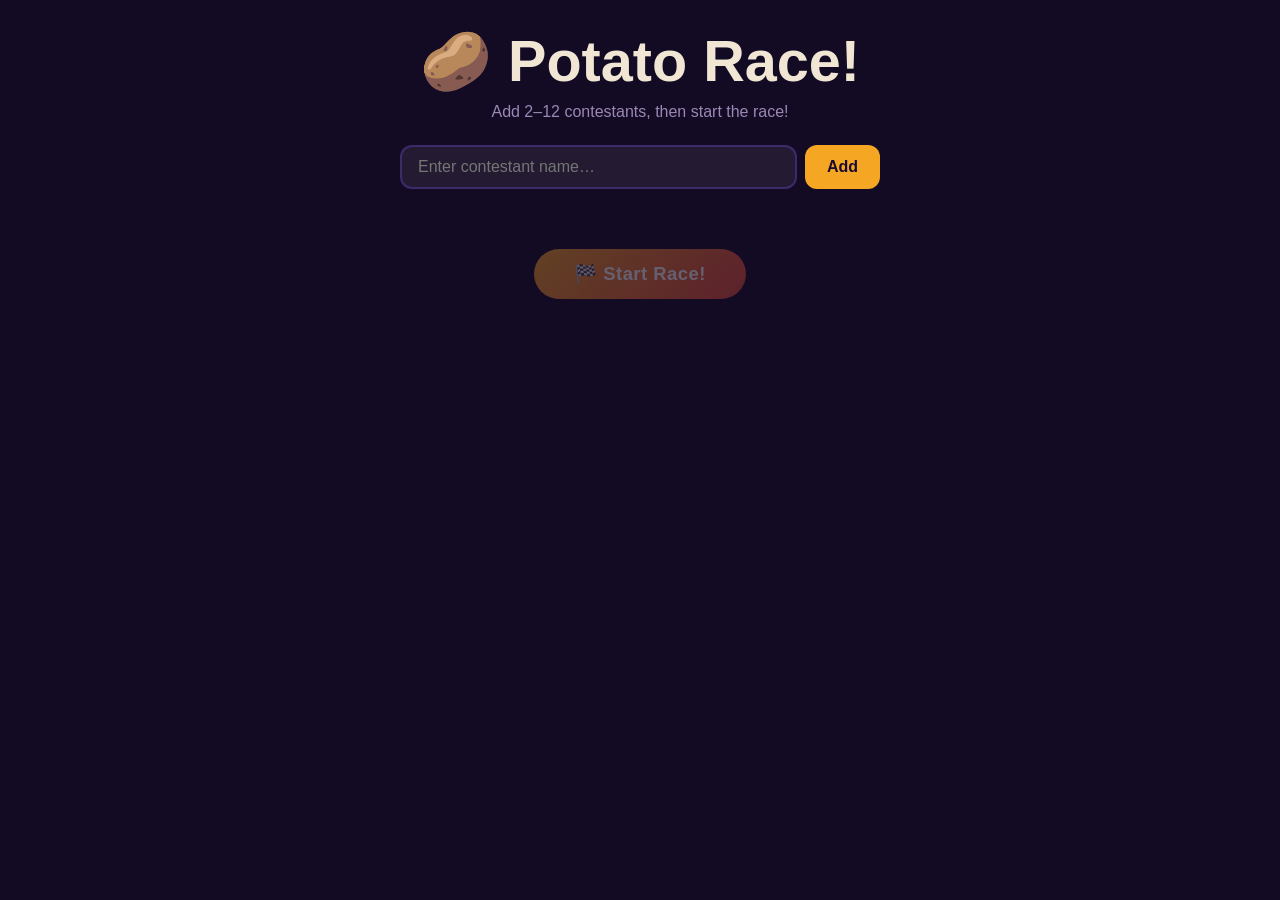
==== index.html @ fa8c244f "Add Potato Race game (index.html, style.css, game.js) Agent-Logs-Url: https://github.com/dcnb/test-v" ====
<!DOCTYPE html>
<html lang="en">
<head>
  <meta charset="UTF-8" />
  <meta name="viewport" content="width=device-width, initial-scale=1.0" />
  <title>🥔 Potato Race!</title>
  <link rel="stylesheet" href="style.css" />
</head>
<body>

  <!-- ══════════════════════════════════════════ Setup Screen ══ -->
  <div id="setup-screen" class="screen active">
    <h1 class="logo">🥔 Potato Race!</h1>
    <p class="subtitle">Add 2–12 contestants, then start the race!</p>

    <div id="add-form">
      <input id="name-input" type="text" maxlength="20"
             placeholder="Enter contestant name…" autocomplete="off" />
      <button id="add-btn">Add</button>
    </div>
    <p id="add-error" class="error-msg">&nbsp;</p>

    <div id="contestant-list"></div>

    <button id="start-btn" class="primary-btn" disabled>🏁 Start Race!</button>
  </div>

  <!-- ══════════════════════════════════════════ Race Screen ═══ -->
  <div id="race-screen" class="screen">

    <div id="countdown-overlay" class="hidden">
      <div id="countdown-num">3</div>
    </div>

    <h2 class="race-title">🥔 Potato Race!</h2>

    <div id="race-wrapper">
      <div id="start-post">START</div>
      <div id="lanes-container"></div>
      <div id="finish-post">FINISH&nbsp;🏁</div>
    </div>
  </div>

  <!-- ════════════════════════════════════════ Results Screen ══ -->
  <div id="results-screen" class="screen">
    <div id="confetti-container" aria-hidden="true"></div>

    <div id="winner-panel">
      <div class="trophy" aria-label="trophy">🏆</div>
      <h2 class="winner-label">Winner!</h2>
      <div id="winner-potato" aria-hidden="true"></div>
      <div id="winner-name"></div>
    </div>

    <button id="reset-btn" class="primary-btn">🔄 Race Again!</button>
  </div>

  <script src="game.js"></script>
</body>
</html>
---- style.css ----
/* ─── Reset & custom properties ──────────────────────────────── */
*, *::before, *::after { box-sizing: border-box; margin: 0; padding: 0; }

:root {
  --bg:          #130a24;
  --bg2:         #1e0f38;
  --accent:      #f5a623;
  --accent-glow: rgba(245, 166, 35, 0.45);
  --text:        #f0e6d3;
  --muted:       #9a88b5;
  --track-bg:    #3b2a1f;
  --track-line:  rgba(255,255,255,.08);
  --radius:      12px;
  --shadow:      0 6px 28px rgba(0,0,0,.55);
}

html, body {
  height: 100%;
  font-family: 'Segoe UI', Tahoma, Geneva, Verdana, sans-serif;
  background: var(--bg);
  color: var(--text);
  overflow-x: hidden;
}

/* ─── Screens ─────────────────────────────────────────────────── */
.screen {
  display: none;
  flex-direction: column;
  align-items: center;
  min-height: 100dvh;
  padding: 28px 16px 40px;
}
.screen.active { display: flex; }

/* ─── Setup Screen ────────────────────────────────────────────── */
.logo {
  font-size: clamp(2rem, 6vw, 3.6rem);
  animation: glow 2.4s ease-in-out infinite alternate;
  margin-bottom: 8px;
}

@keyframes glow {
  from { text-shadow: 0 0 12px var(--accent), 0 0 24px var(--accent-glow); }
  to   { text-shadow: 0 0 22px var(--accent), 0 0 48px var(--accent-glow),
                      0 0 70px rgba(245,166,35,.15); }
}

.subtitle {
  color: var(--muted);
  margin-bottom: 24px;
  font-size: 1rem;
}

/* Add-form */
#add-form {
  display: flex;
  gap: 8px;
  width: 100%;
  max-width: 480px;
  margin-bottom: 4px;
}

#name-input {
  flex: 1;
  padding: 11px 16px;
  border-radius: var(--radius);
  border: 2px solid #3d2a6a;
  background: rgba(255,255,255,.07);
  color: var(--text);
  font-size: 1rem;
  outline: none;
  transition: border-color .2s;
}
#name-input:focus   { border-color: var(--accent); }
#name-input.shake   { animation: shake .4s ease; }
#name-input:disabled { opacity: .45; }

@keyframes shake {
  0%,100% { transform: translateX(0); }
  20%     { transform: translateX(-8px); }
  40%     { transform: translateX(8px); }
  60%     { transform: translateX(-5px); }
  80%     { transform: translateX(5px); }
}

#add-btn {
  padding: 11px 22px;
  border-radius: var(--radius);
  border: none;
  background: var(--accent);
  color: #1a0a2e;
  font-size: 1rem;
  font-weight: 700;
  cursor: pointer;
  transition: background .2s, transform .1s;
}
#add-btn:hover:not(:disabled)   { background: #f7bc50; }
#add-btn:active:not(:disabled)  { transform: scale(.95); }
#add-btn:disabled               { opacity: .38; cursor: default; }

.error-msg {
  color: #ff6b6b;
  font-size: .85rem;
  min-height: 1.3em;
  margin-bottom: 10px;
  width: 100%;
  max-width: 480px;
}

/* Contestant list */
#contestant-list {
  width: 100%;
  max-width: 480px;
  display: flex;
  flex-direction: column;
  gap: 8px;
  margin-bottom: 28px;
  max-height: 56vh;
  overflow-y: auto;
}

.contestant-entry {
  display: flex;
  align-items: center;
  gap: 12px;
  background: rgba(255,255,255,.05);
  border: 2px solid var(--c-color, #666);
  border-radius: var(--radius);
  padding: 7px 12px;
  animation: slideIn .22s ease;
}

@keyframes slideIn {
  from { opacity: 0; transform: translateY(-8px); }
  to   { opacity: 1; transform: translateY(0);    }
}

/* Mini potato in list */
.entry-potato {
  position: relative;
  width: 42px;
  height: 38px;
  flex-shrink: 0;
}
.entry-avatar {
  position: absolute;
  top: 0;
  left: 50%;
  transform: translateX(-50%);
  font-size: 14px;
  line-height: 1;
  z-index: 1;
}
.entry-potato-body {
  position: absolute;
  bottom: 2px;
  left: 50%;
  transform: translateX(-50%);
  width: 36px;
  height: 25px;
  background: var(--c-color, #c8a96e);
  border-radius: 50% 56% 50% 56% / 56% 50% 56% 50%;
  box-shadow: 0 2px 6px rgba(0,0,0,.35);
}
.entry-potato-body::before,
.entry-potato-body::after {
  content: '';
  position: absolute;
  background: rgba(0,0,0,.22);
  border-radius: 50%;
}
.entry-potato-body::before { width: 6px; height: 6px; top: 6px; left: 7px; }
.entry-potato-body::after  { width: 4px; height: 4px; bottom: 5px; right: 8px; }

.entry-name {
  flex: 1;
  font-size: .95rem;
  font-weight: 700;
  color: var(--c-color, var(--text));
  white-space: nowrap;
  overflow: hidden;
  text-overflow: ellipsis;
}

.entry-remove {
  background: none;
  border: 1px solid rgba(255,255,255,.18);
  color: #ff6b6b;
  border-radius: 50%;
  width: 28px;
  height: 28px;
  font-size: .78rem;
  cursor: pointer;
  display: flex;
  align-items: center;
  justify-content: center;
  flex-shrink: 0;
  transition: background .15s;
}
.entry-remove:hover { background: rgba(255,107,107,.2); }

/* Primary button */
.primary-btn {
  padding: 14px 40px;
  border-radius: 50px;
  border: none;
  background: linear-gradient(135deg, #f5a623 0%, #e74c3c 100%);
  color: #fff;
  font-size: 1.15rem;
  font-weight: 700;
  cursor: pointer;
  box-shadow: 0 4px 18px rgba(231,76,60,.38);
  letter-spacing: .5px;
  transition: transform .15s, box-shadow .15s;
}
.primary-btn:hover:not(:disabled) {
  transform: translateY(-3px);
  box-shadow: 0 8px 24px rgba(231,76,60,.5);
}
.primary-btn:active:not(:disabled) { transform: translateY(0); }
.primary-btn:disabled { opacity: .35; cursor: default; box-shadow: none; }

/* ─── Race Screen ─────────────────────────────────────────────── */
.race-title {
  font-size: clamp(1.3rem, 4vw, 2rem);
  margin-bottom: 14px;
  text-shadow: 0 0 10px var(--accent);
}

#race-wrapper {
  width: 100%;
  max-width: 960px;
  display: flex;
  align-items: stretch;
  gap: 6px;
  flex: 1;
}

/* Side posts */
#start-post, #finish-post {
  writing-mode: vertical-rl;
  text-orientation: mixed;
  padding: 6px 5px;
  background: rgba(255,255,255,.07);
  border-radius: 6px;
  font-size: .68rem;
  font-weight: 700;
  letter-spacing: 2px;
  color: #bbb;
  display: flex;
  align-items: center;
  justify-content: center;
  flex-shrink: 0;
}
#finish-post { color: var(--accent); }

/* Lanes container */
#lanes-container {
  flex: 1;
  display: flex;
  flex-direction: column;
  background: var(--track-bg);
  border-radius: var(--radius);
  overflow: hidden;
  border: 2px solid #5d3f2a;
  box-shadow: var(--shadow), inset 0 0 40px rgba(0,0,0,.3);
}

/* Individual lane */
.lane {
  flex: 1;
  display: flex;
  align-items: center;
  min-height: 48px;
  border-bottom: 1px dashed var(--track-line);
  position: relative;
}
.lane:last-child { border-bottom: none; }

/* Alternating lane tint for readability */
.lane:nth-child(even) { background: rgba(255,255,255,.028); }

.lane-label {
  width: 88px;
  padding: 0 8px 0 10px;
  font-size: .7rem;
  font-weight: 700;
  white-space: nowrap;
  overflow: hidden;
  text-overflow: ellipsis;
  text-align: right;
  flex-shrink: 0;
  border-right: 2px solid rgba(255,255,255,.09);
}

.lane-track {
  flex: 1;
  position: relative;
  height: 100%;
  overflow: hidden;
}

/* ── Racer ── */
.racer {
  position: absolute;
  top: 0;
  bottom: 0;
  left: 0;
  margin: auto 0;
  width: 50px;
  height: 52px;
  display: flex;
  flex-direction: column;
  align-items: center;
  justify-content: flex-end;
}

.racer-avatar {
  font-size: .95rem;
  line-height: 1;
  margin-bottom: -1px;
  z-index: 1;
  pointer-events: none;
}

.racer-potato {
  width: 46px;
  height: 31px;
  border-radius: 50% 56% 50% 56% / 56% 50% 56% 50%;
  box-shadow: 0 3px 7px rgba(0,0,0,.45);
  position: relative;
}
.racer-potato::before,
.racer-potato::after {
  content: '';
  position: absolute;
  background: rgba(0,0,0,.22);
  border-radius: 50%;
}
.racer-potato::before { width: 7px; height: 7px; top: 7px;    left: 9px;  }
.racer-potato::after  { width: 5px; height: 5px; bottom: 6px; right: 10px; }

/* Speed-burst visual */
.racer.burst .racer-potato {
  filter: brightness(1.25);
}
.racer.burst::after {
  content: '💨';
  position: absolute;
  right: 100%;
  top: 50%;
  transform: translateY(-50%);
  font-size: .85rem;
  pointer-events: none;
  animation: poof .4s ease forwards;
}

@keyframes poof {
  from { opacity: 1; transform: translateY(-50%) translateX(0); }
  to   { opacity: 0; transform: translateY(-50%) translateX(-16px); }
}

/* Stumble visual */
.racer.stumble .racer-potato {
  filter: brightness(.8) saturate(.6);
}

/* Finished state */
.racer.finished .racer-potato {
  animation: celebrate .5s ease infinite alternate;
}
@keyframes celebrate {
  from { transform: scale(1) rotate(-6deg); }
  to   { transform: scale(1.12) rotate(6deg); }
}

/* ── Countdown overlay ── */
#countdown-overlay {
  position: fixed;
  inset: 0;
  background: rgba(0,0,0,.76);
  display: flex;
  align-items: center;
  justify-content: center;
  z-index: 200;
}
#countdown-overlay.hidden { display: none; }

#countdown-num {
  font-size: clamp(5rem, 22vw, 11rem);
  font-weight: 900;
  color: #fff;
  text-shadow: 0 0 30px var(--accent), 0 0 60px var(--accent-glow);
  line-height: 1;
}
#countdown-num.pop {
  animation: popIn .75s cubic-bezier(.36,1.56,.64,1) forwards;
}
#countdown-num.go {
  animation: popIn .5s cubic-bezier(.36,1.56,.64,1) forwards,
             rainbow .5s linear infinite;
}

@keyframes popIn {
  0%   { transform: scale(.2);    opacity: 0; }
  65%  { transform: scale(1.18);  opacity: 1; }
  100% { transform: scale(1);     opacity: 1; }
}
@keyframes rainbow {
  0%   { color: #ff6b6b; }
  16%  { color: #ffa94d; }
  33%  { color: #ffd43b; }
  50%  { color: #69db7c; }
  66%  { color: #4dabf7; }
  83%  { color: #da77f2; }
  100% { color: #ff6b6b; }
}

/* ─── Results Screen ──────────────────────────────────────────── */
#results-screen {
  justify-content: center;
  position: relative;
  overflow: hidden;
}

#confetti-container {
  position: fixed;
  inset: 0;
  pointer-events: none;
  z-index: 0;
  overflow: hidden;
}

.confetti-piece {
  position: absolute;
  top: -24px;
  animation: confettiFall var(--dur, 3s) var(--delay, 0s) ease-in forwards;
}

@keyframes confettiFall {
  0%   { top: -24px;  opacity: 1; transform: rotate(0deg)   translateX(0); }
  40%  {              opacity: 1; }
  100% { top: 108vh;  opacity: 0; transform: rotate(720deg) translateX(var(--drift, 0px)); }
}

#winner-panel {
  position: relative;
  z-index: 1;
  display: flex;
  flex-direction: column;
  align-items: center;
  gap: 14px;
  background: rgba(255,255,255,.06);
  border: 2px solid rgba(245,166,35,.35);
  border-radius: 24px;
  padding: 44px 56px;
  box-shadow: var(--shadow), 0 0 70px rgba(245,166,35,.18);
  margin-bottom: 36px;
  animation: slideUp .55s cubic-bezier(.25,1,.5,1);
}

@keyframes slideUp {
  from { opacity: 0; transform: translateY(50px); }
  to   { opacity: 1; transform: translateY(0);    }
}

.trophy {
  font-size: 5.5rem;
  line-height: 1;
  animation: trophyBounce .9s ease infinite alternate;
  filter: drop-shadow(0 0 22px rgba(245,166,35,.75));
}
@keyframes trophyBounce {
  from { transform: translateY(0)    rotate(-3deg); }
  to   { transform: translateY(-14px) rotate(3deg);  }
}

.winner-label {
  font-size: 1.7rem;
  color: var(--accent);
  text-transform: uppercase;
  letter-spacing: 4px;
}

/* Winner potato (large) */
#winner-potato {
  position: relative;
  width: 72px;
  height: 66px;
  display: flex;
  flex-direction: column;
  align-items: center;
  justify-content: flex-end;
}
.result-avatar {
  font-size: 2rem;
  line-height: 1;
  margin-bottom: -2px;
  z-index: 1;
}
.result-potato-body {
  width: 64px;
  height: 43px;
  border-radius: 50% 56% 50% 56% / 56% 50% 56% 50%;
  box-shadow: 0 5px 14px rgba(0,0,0,.45);
  position: relative;
}
.result-potato-body::before,
.result-potato-body::after {
  content: '';
  position: absolute;
  background: rgba(0,0,0,.22);
  border-radius: 50%;
}
.result-potato-body::before { width: 9px;  height: 9px;  top: 9px;    left: 11px; }
.result-potato-body::after  { width: 7px;  height: 7px;  bottom: 8px; right: 12px; }

#winner-name {
  font-size: 2.2rem;
  font-weight: 900;
  letter-spacing: 1px;
}

/* ─── Scrollbar ───────────────────────────────────────────────── */
::-webkit-scrollbar { width: 5px; }
::-webkit-scrollbar-track { background: transparent; }
::-webkit-scrollbar-thumb { background: rgba(255,255,255,.18); border-radius: 3px; }
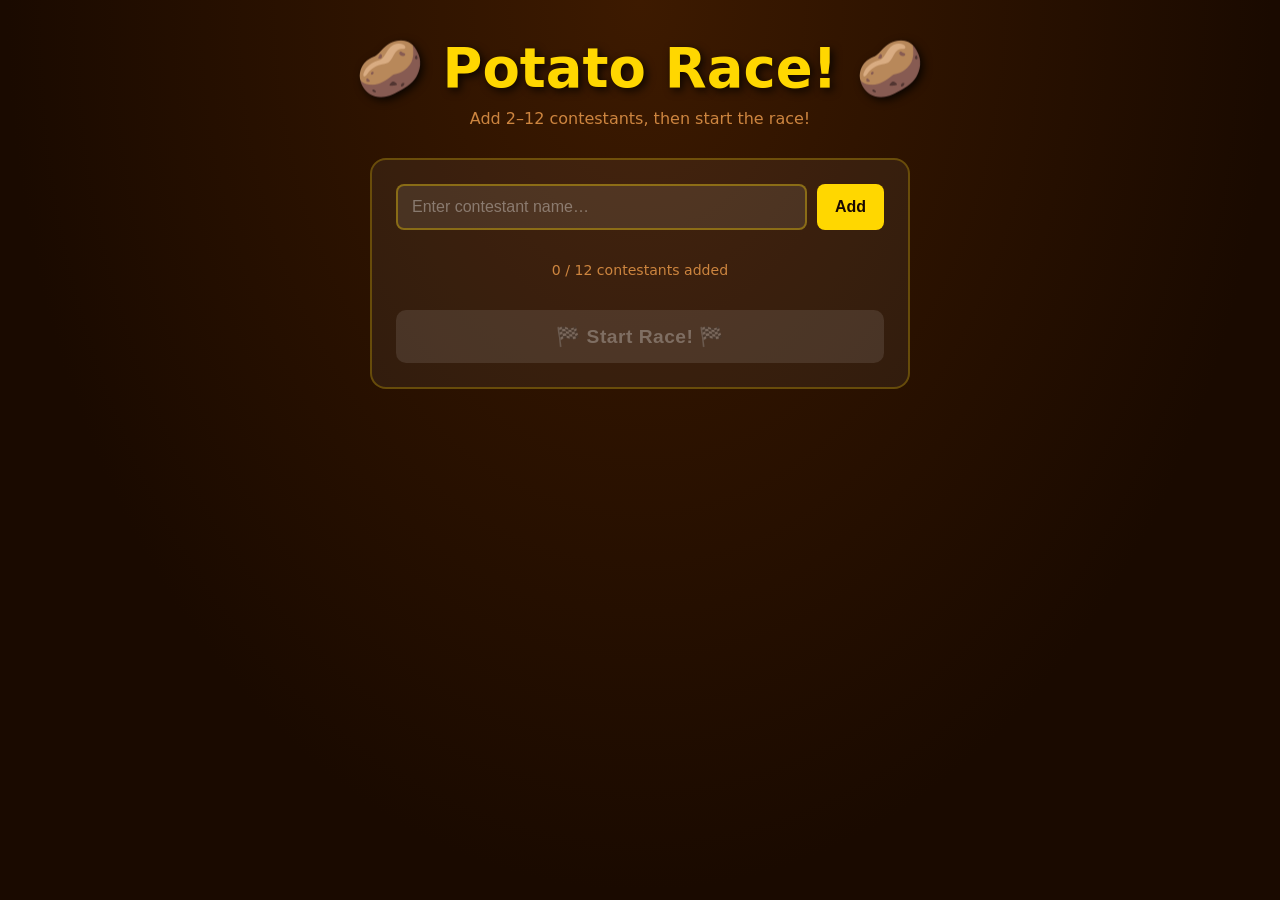
==== commit 4ee994c4: "Add potato racing game (index.html) Agent-Logs-Url: https://github.com/dcnb/test-vibe/sessions/d0030" ====
--- a/index.html
+++ b/index.html
@@ -4,57 +4,889 @@
   <meta charset="UTF-8" />
   <meta name="viewport" content="width=device-width, initial-scale=1.0" />
   <title>🥔 Potato Race!</title>
-  <link rel="stylesheet" href="style.css" />
+  <style>
+    * { margin: 0; padding: 0; box-sizing: border-box; }
+
+    body {
+      font-family: 'Segoe UI', system-ui, sans-serif;
+      background: #1a0a00;
+      color: #fff;
+      overflow-x: hidden;
+    }
+
+    /* ── screen routing ── */
+    .screen { display: none; }
+
+    #setup-screen.active {
+      display: flex;
+      flex-direction: column;
+      align-items: center;
+      min-height: 100vh;
+      background: radial-gradient(ellipse at top, #3d1a00 0%, #1a0a00 70%);
+      padding: 36px 16px 48px;
+    }
+
+    #race-screen.active {
+      display: block;
+      background: #0a1a0a;
+      overflow-y: auto;
+      min-height: 100vh;
+    }
+
+    #winner-screen.active {
+      display: flex;
+      flex-direction: column;
+      align-items: center;
+      min-height: 100vh;
+      background: radial-gradient(ellipse at top, #1a0a3d 0%, #1a0a00 70%);
+      padding: 40px 16px 60px;
+    }
+
+    /* ── setup screen ── */
+    .game-title {
+      font-size: clamp(2rem, 6vw, 3.4rem);
+      font-weight: 900;
+      color: #FFD700;
+      text-shadow: 3px 3px 8px rgba(0,0,0,.8);
+      text-align: center;
+      line-height: 1.2;
+    }
+
+    .game-subtitle {
+      margin-top: 8px;
+      font-size: 1rem;
+      color: #CD853F;
+      text-align: center;
+    }
+
+    .setup-box {
+      margin-top: 30px;
+      background: rgba(255,255,255,.05);
+      border: 2px solid rgba(255,215,0,.25);
+      border-radius: 16px;
+      padding: 24px;
+      width: 100%;
+      max-width: 540px;
+    }
+
+    .add-row {
+      display: flex;
+      gap: 10px;
+    }
+
+    .contestant-input {
+      flex: 1;
+      padding: 12px 14px;
+      border-radius: 8px;
+      border: 2px solid rgba(255,215,0,.35);
+      background: rgba(255,255,255,.09);
+      color: #fff;
+      font-size: 1rem;
+      outline: none;
+      transition: border-color .2s;
+    }
+    .contestant-input::placeholder { color: rgba(255,255,255,.35); }
+    .contestant-input:focus { border-color: #FFD700; }
+
+    .btn-add {
+      padding: 12px 18px;
+      background: #FFD700;
+      color: #1a0a00;
+      border: none;
+      border-radius: 8px;
+      font-size: 1rem;
+      font-weight: 700;
+      cursor: pointer;
+      transition: transform .1s, background .2s;
+      white-space: nowrap;
+    }
+    .btn-add:hover { background: #FFC107; transform: translateY(-2px); }
+    .btn-add:active { transform: translateY(0); }
+
+    .error-msg {
+      min-height: 20px;
+      margin-top: 6px;
+      font-size: .85rem;
+      color: #FF6B6B;
+    }
+
+    .contestant-count {
+      text-align: center;
+      color: #CD853F;
+      font-size: .88rem;
+      margin: 6px 0 12px;
+    }
+
+    .contestant-list {
+      list-style: none;
+      display: flex;
+      flex-direction: column;
+      gap: 8px;
+      max-height: 360px;
+      overflow-y: auto;
+      margin-bottom: 20px;
+      padding-right: 2px;
+    }
+
+    .contestant-item {
+      display: flex;
+      align-items: center;
+      gap: 10px;
+      padding: 10px 12px;
+      background: rgba(255,255,255,.07);
+      border-radius: 8px;
+      animation: slideIn .25s ease;
+    }
+
+    @keyframes slideIn {
+      from { opacity: 0; transform: translateX(-16px); }
+      to   { opacity: 1; transform: translateX(0); }
+    }
+
+    .color-dot {
+      width: 26px;
+      height: 26px;
+      border-radius: 50%;
+      flex-shrink: 0;
+      border: 2px solid rgba(255,255,255,.3);
+    }
+
+    .contestant-label { flex: 1; font-size: .95rem; font-weight: 600; }
+
+    .btn-remove {
+      background: none;
+      border: none;
+      color: rgba(255,100,100,.65);
+      font-size: 1.1rem;
+      cursor: pointer;
+      padding: 2px 6px;
+      border-radius: 4px;
+      transition: color .2s;
+    }
+    .btn-remove:hover { color: #FF6B6B; }
+
+    .btn-start {
+      width: 100%;
+      padding: 15px;
+      background: linear-gradient(135deg, #FFD700, #FF8C00);
+      color: #1a0a00;
+      border: none;
+      border-radius: 10px;
+      font-size: 1.2rem;
+      font-weight: 900;
+      cursor: pointer;
+      letter-spacing: .5px;
+      transition: transform .2s, box-shadow .2s;
+    }
+    .btn-start:disabled {
+      background: rgba(255,255,255,.1);
+      color: rgba(255,255,255,.28);
+      cursor: not-allowed;
+    }
+    .btn-start:not(:disabled):hover {
+      transform: translateY(-3px);
+      box-shadow: 0 8px 22px rgba(255,215,0,.4);
+    }
+
+    /* ── race screen ── */
+    #raceCanvas { display: block; }
+
+    .countdown-overlay {
+      position: fixed;
+      inset: 0;
+      display: flex;
+      align-items: center;
+      justify-content: center;
+      background: rgba(0,0,0,.72);
+      z-index: 200;
+    }
+    .countdown-overlay.hidden { display: none; }
+
+    .countdown-text {
+      font-weight: 900;
+      text-align: center;
+      line-height: 1;
+      user-select: none;
+    }
+    .countdown-text.num {
+      font-size: min(35vw, 220px);
+      color: #FFD700;
+      text-shadow: 0 0 50px rgba(255,215,0,.7), 5px 5px 0 rgba(0,0,0,.5);
+      animation: popIn .7s ease-out forwards;
+    }
+    .countdown-text.go {
+      font-size: min(25vw, 160px);
+      color: #6BCB77;
+      text-shadow: 0 0 50px rgba(107,203,119,.8), 5px 5px 0 rgba(0,0,0,.5);
+      animation: goPop .55s ease-out forwards;
+    }
+
+    @keyframes popIn {
+      0%   { transform: scale(.2); opacity: 0; }
+      60%  { transform: scale(1.25); opacity: 1; }
+      100% { transform: scale(1); opacity: 1; }
+    }
+    @keyframes goPop {
+      0%   { transform: scale(.2) rotate(-12deg); opacity: 0; }
+      55%  { transform: scale(1.35) rotate(6deg); opacity: 1; }
+      100% { transform: scale(1) rotate(0); opacity: 1; }
+    }
+
+    /* ── winner screen ── */
+    .winner-crown { font-size: 4rem; animation: crownBob 1.1s ease-in-out infinite alternate; }
+    @keyframes crownBob {
+      from { transform: translateY(0) rotate(-6deg); }
+      to   { transform: translateY(-14px) rotate(6deg); }
+    }
+
+    .winner-headline {
+      margin-top: 10px;
+      font-size: clamp(1.6rem, 5vw, 2.4rem);
+      font-weight: 900;
+      color: #FFD700;
+      text-shadow: 2px 2px 6px rgba(0,0,0,.6);
+      text-align: center;
+    }
+
+    #winnerName {
+      font-size: clamp(2rem, 7vw, 3rem);
+      font-weight: 900;
+      margin: 10px 0 4px;
+      text-align: center;
+    }
+
+    .winner-canvas-wrap {
+      margin: 18px auto 0;
+      border-radius: 14px;
+      overflow: hidden;
+      border: 3px solid rgba(255,215,0,.45);
+      background: rgba(255,255,255,.05);
+    }
+
+    #winnerCanvas { display: block; }
+
+    .btn-reset {
+      margin-top: 28px;
+      padding: 15px 44px;
+      background: linear-gradient(135deg, #6BCB77, #4D96FF);
+      color: #fff;
+      border: none;
+      border-radius: 10px;
+      font-size: 1.2rem;
+      font-weight: 800;
+      cursor: pointer;
+      transition: transform .2s, box-shadow .2s;
+      letter-spacing: .5px;
+    }
+    .btn-reset:hover {
+      transform: translateY(-3px);
+      box-shadow: 0 8px 22px rgba(77,150,255,.45);
+    }
+
+    /* ── confetti canvas ── */
+    #confettiCanvas {
+      position: fixed;
+      inset: 0;
+      pointer-events: none;
+      z-index: 999;
+    }
+  </style>
 </head>
 <body>
 
-  <!-- ══════════════════════════════════════════ Setup Screen ══ -->
-  <div id="setup-screen" class="screen active">
-    <h1 class="logo">🥔 Potato Race!</h1>
-    <p class="subtitle">Add 2–12 contestants, then start the race!</p>
-
-    <div id="add-form">
-      <input id="name-input" type="text" maxlength="20"
-             placeholder="Enter contestant name…" autocomplete="off" />
-      <button id="add-btn">Add</button>
+<!-- ═══════════════════════ SETUP SCREEN ═══════════════════════ -->
+<div id="setup-screen" class="screen active">
+  <h1 class="game-title">🥔 Potato Race! 🥔</h1>
+  <p class="game-subtitle">Add 2–12 contestants, then start the race!</p>
+
+  <div class="setup-box">
+    <div class="add-row">
+      <input
+        type="text"
+        id="contestantInput"
+        class="contestant-input"
+        placeholder="Enter contestant name…"
+        maxlength="18"
+        autocomplete="off"
+      />
+      <button class="btn-add" id="btnAdd">Add</button>
     </div>
-    <p id="add-error" class="error-msg">&nbsp;</p>
-
-    <div id="contestant-list"></div>
-
-    <button id="start-btn" class="primary-btn" disabled>🏁 Start Race!</button>
+    <div class="error-msg" id="errorMsg"></div>
+    <div class="contestant-count" id="contestantCount">0 / 12 contestants added</div>
+    <ul class="contestant-list" id="contestantList"></ul>
+    <button class="btn-start" id="btnStart" disabled>🏁 Start Race! 🏁</button>
   </div>
-
-  <!-- ══════════════════════════════════════════ Race Screen ═══ -->
-  <div id="race-screen" class="screen">
-
-    <div id="countdown-overlay" class="hidden">
-      <div id="countdown-num">3</div>
-    </div>
-
-    <h2 class="race-title">🥔 Potato Race!</h2>
-
-    <div id="race-wrapper">
-      <div id="start-post">START</div>
-      <div id="lanes-container"></div>
-      <div id="finish-post">FINISH&nbsp;🏁</div>
-    </div>
+</div>
+
+<!-- ═══════════════════════ RACE SCREEN ═══════════════════════ -->
+<div id="race-screen" class="screen">
+  <canvas id="raceCanvas"></canvas>
+  <div class="countdown-overlay" id="countdownOverlay">
+    <div class="countdown-text num" id="countdownText">3</div>
   </div>
-
-  <!-- ════════════════════════════════════════ Results Screen ══ -->
-  <div id="results-screen" class="screen">
-    <div id="confetti-container" aria-hidden="true"></div>
-
-    <div id="winner-panel">
-      <div class="trophy" aria-label="trophy">🏆</div>
-      <h2 class="winner-label">Winner!</h2>
-      <div id="winner-potato" aria-hidden="true"></div>
-      <div id="winner-name"></div>
-    </div>
-
-    <button id="reset-btn" class="primary-btn">🔄 Race Again!</button>
+</div>
+
+<!-- ═══════════════════════ WINNER SCREEN ═══════════════════════ -->
+<div id="winner-screen" class="screen">
+  <div class="winner-crown">🏆</div>
+  <div class="winner-headline">🎉 We Have a Winner! 🎉</div>
+  <div id="winnerName"></div>
+  <div class="winner-canvas-wrap">
+    <canvas id="winnerCanvas" width="260" height="200"></canvas>
   </div>
-
-  <script src="game.js"></script>
+  <button class="btn-reset" id="btnReset">🔄 Race Again!</button>
+</div>
+
+<!-- confetti layer -->
+<canvas id="confettiCanvas"></canvas>
+
+<script>
+// ================================================================
+//  CONSTANTS
+// ================================================================
+const COLORS = [
+  '#FF6B6B','#4ECDC4','#FFD93D','#6BCB77',
+  '#4D96FF','#FF9F1C','#C77DFF','#FF6FC8',
+  '#48CAE4','#F4A261','#52B788','#E63946'
+];
+const MAX = 12;
+const LANE_H = 96;              // px per lane on the racetrack
+const START_X = 130;            // x where racers begin
+const FINISH_OFFSET = 80;       // gap from right edge to finish line
+
+// Race balance tuning
+const BOOST_MIN_MULT   = 1.6;   // minimum speed multiplier during a boost
+const BOOST_RANGE      = 2.4;   // added random range on top of BOOST_MIN_MULT (max = 4×)
+const STUMBLE_MIN_MULT = 0.25;  // minimum speed multiplier during a stumble
+const STUMBLE_RANGE    = 0.25;  // added random range (max stumble = 0.5×)
+const MOVEMENT_JITTER  = 0.4;   // random per-frame speed noise (px)
+
+// ================================================================
+//  STATE
+// ================================================================
+let contestants = [];       // { name, color }
+let racers = [];            // runtime objects during a race
+let winner = null;
+let rafId = null;
+let frameCount = 0;
+let racing = false;
+let confettiParticles = [];
+let confettiRaf = null;
+
+// ================================================================
+//  UTILITY
+// ================================================================
+function esc(str) {
+  const d = document.createElement('div');
+  d.appendChild(document.createTextNode(str));
+  return d.innerHTML;
+}
+
+function showScreen(id) {
+  document.querySelectorAll('.screen').forEach(s => s.classList.remove('active'));
+  document.getElementById(id).classList.add('active');
+}
+
+// ================================================================
+//  SETUP PHASE
+// ================================================================
+function addContestant() {
+  const input = document.getElementById('contestantInput');
+  const errEl = document.getElementById('errorMsg');
+  const name = input.value.trim();
+  errEl.textContent = '';
+
+  if (!name) { errEl.textContent = 'Please enter a name.'; return; }
+  if (contestants.length >= MAX) { errEl.textContent = `Max ${MAX} contestants.`; return; }
+  if (contestants.some(c => c.name.toLowerCase() === name.toLowerCase())) {
+    errEl.textContent = 'Name already taken!'; return;
+  }
+
+  contestants.push({ name, color: COLORS[contestants.length] });
+  input.value = '';
+  input.focus();
+  renderSetup();
+}
+
+function removeContestant(i) {
+  contestants.splice(i, 1);
+  contestants.forEach((c, idx) => { c.color = COLORS[idx]; });
+  renderSetup();
+}
+
+function renderSetup() {
+  document.getElementById('contestantCount').textContent =
+    `${contestants.length} / ${MAX} contestants added`;
+
+  const ul = document.getElementById('contestantList');
+  ul.innerHTML = contestants.map((c, i) => `
+    <li class="contestant-item">
+      <div class="color-dot" style="background:${c.color}"></div>
+      <span class="contestant-label">${esc(c.name)}</span>
+      <button class="btn-remove" data-i="${i}" title="Remove">✕</button>
+    </li>`).join('');
+
+  ul.querySelectorAll('.btn-remove').forEach(btn =>
+    btn.addEventListener('click', () => removeContestant(+btn.dataset.i))
+  );
+
+  document.getElementById('btnStart').disabled = contestants.length < 2;
+}
+
+document.getElementById('btnAdd').addEventListener('click', addContestant);
+document.getElementById('contestantInput').addEventListener('keydown', e => {
+  if (e.key === 'Enter') addContestant();
+});
+document.getElementById('btnStart').addEventListener('click', startRace);
+document.getElementById('btnReset').addEventListener('click', resetGame);
+
+// ================================================================
+//  RACE INITIALISATION
+// ================================================================
+function startRace() {
+  showScreen('race-screen');
+
+  const canvas = document.getElementById('raceCanvas');
+  canvas.width  = window.innerWidth;
+  canvas.height = LANE_H * contestants.length;
+
+  racers = contestants.map((c, i) => ({
+    name: c.name,
+    color: c.color,
+    lane: i,
+    x: START_X,
+    baseSpeed: 1.8 + Math.random() * 1.8,   // px/frame
+    boostMult: 1,
+    boostFrames: 0,
+    nextBoost: randInt(30, 80),
+    bobPhase: Math.random() * Math.PI * 2,
+    finished: false,
+  }));
+
+  winner = null;
+  racing = false;
+  frameCount = 0;
+
+  // draw the static starting frame
+  drawFrame();
+  runCountdown();
+}
+
+// ================================================================
+//  COUNTDOWN
+// ================================================================
+function runCountdown() {
+  const overlay = document.getElementById('countdownOverlay');
+  const textEl  = document.getElementById('countdownText');
+  overlay.classList.remove('hidden');
+
+  const steps = ['3','2','1','GO!'];
+  let step = 0;
+
+  function tick() {
+    if (step >= steps.length) {
+      overlay.classList.add('hidden');
+      racing = true;
+      rafId = requestAnimationFrame(raceLoop);
+      return;
+    }
+    const isGo = step === 3;
+    textEl.className = 'countdown-text ' + (isGo ? 'go' : 'num');
+    // restart CSS animation
+    textEl.style.animation = 'none';
+    // eslint-disable-next-line no-unused-expressions
+    textEl.offsetHeight; // force reflow
+    textEl.style.animation = '';
+    textEl.textContent = steps[step];
+    step++;
+    setTimeout(tick, isGo ? 700 : 850);
+  }
+  tick();
+}
+
+// ================================================================
+//  RACE LOOP
+// ================================================================
+function raceLoop() {
+  if (!racing) return;
+  frameCount++;
+  updateRacers();
+  drawFrame();
+  if (!winner) {
+    rafId = requestAnimationFrame(raceLoop);
+  } else {
+    setTimeout(() => presentWinner(winner), 900);
+  }
+}
+
+function updateRacers() {
+  const finishX = document.getElementById('raceCanvas').width - FINISH_OFFSET;
+
+  racers.forEach(r => {
+    if (r.finished) return;
+
+    // ── boost logic ──────────────────────────────────────────────
+    r.nextBoost--;
+    if (r.nextBoost <= 0) {
+      r.boostMult   = BOOST_MIN_MULT + Math.random() * BOOST_RANGE;  // BOOST_MIN_MULT – 4×
+      r.boostFrames = randInt(12, 30);
+      r.nextBoost   = randInt(40, 100);
+    }
+    if (r.boostFrames > 0) {
+      r.boostFrames--;
+    } else {
+      r.boostMult = 1;
+    }
+
+    // ── occasional stumble ───────────────────────────────────────
+    if (Math.random() < 0.004) {
+      r.boostMult   = STUMBLE_MIN_MULT + Math.random() * STUMBLE_RANGE;  // slow way down
+      r.boostFrames = randInt(8, 18);
+    }
+
+    // ── move ─────────────────────────────────────────────────────
+    r.x += (r.baseSpeed * r.boostMult) + (Math.random() * MOVEMENT_JITTER);
+
+    // ── finish check ─────────────────────────────────────────────
+    if (r.x >= finishX && !winner) {
+      r.finished = true;
+      winner = r;
+    }
+  });
+}
+
+// ================================================================
+//  DRAWING
+// ================================================================
+function drawFrame() {
+  const canvas = document.getElementById('raceCanvas');
+  const ctx    = canvas.getContext('2d');
+  const W = canvas.width, H = canvas.height;
+  const finishX = W - FINISH_OFFSET;
+
+  ctx.clearRect(0, 0, W, H);
+
+  // ── lanes ─────────────────────────────────────────────────────
+  racers.forEach((r, i) => {
+    const y = i * LANE_H;
+
+    // alternating grass tone
+    ctx.fillStyle = i % 2 === 0 ? '#152b15' : '#112511';
+    ctx.fillRect(0, y, W, LANE_H);
+
+    // left info panel
+    ctx.fillStyle = r.color + '28';
+    ctx.fillRect(0, y, START_X - 10, LANE_H);
+
+    // dotted lane divider
+    ctx.save();
+    ctx.strokeStyle = 'rgba(255,255,255,.12)';
+    ctx.lineWidth = 1;
+    ctx.setLineDash([12, 8]);
+    ctx.beginPath();
+    ctx.moveTo(START_X - 10, y + LANE_H);
+    ctx.lineTo(finishX, y + LANE_H);
+    ctx.stroke();
+    ctx.restore();
+  });
+
+  // ── start line ────────────────────────────────────────────────
+  ctx.strokeStyle = 'rgba(255,255,255,.6)';
+  ctx.lineWidth = 3;
+  ctx.setLineDash([]);
+  ctx.beginPath();
+  ctx.moveTo(START_X - 10, 0);
+  ctx.lineTo(START_X - 10, H);
+  ctx.stroke();
+
+  // ── finish line (checkered) ────────────────────────────────────
+  const tile = 16;
+  const cols = 2;
+  const rows = Math.ceil(H / tile);
+  for (let row = 0; row < rows; row++) {
+    for (let col = 0; col < cols; col++) {
+      ctx.fillStyle = (row + col) % 2 === 0 ? '#fff' : '#000';
+      ctx.fillRect(finishX + col * tile, row * tile, tile, tile);
+    }
+  }
+
+  // FINISH label
+  ctx.save();
+  ctx.translate(finishX + tile * cols + 2, H / 2);
+  ctx.rotate(-Math.PI / 2);
+  ctx.fillStyle = '#FFD700';
+  ctx.font = 'bold 13px system-ui';
+  ctx.textAlign = 'center';
+  ctx.textBaseline = 'middle';
+  ctx.fillText('FINISH', 0, 0);
+  ctx.restore();
+
+  // ── left-panel labels ─────────────────────────────────────────
+  racers.forEach((r, i) => {
+    const cy = i * LANE_H + LANE_H / 2;
+
+    ctx.beginPath();
+    ctx.arc(22, cy, 13, 0, Math.PI * 2);
+    ctx.fillStyle = r.color;
+    ctx.fill();
+    ctx.strokeStyle = 'rgba(255,255,255,.5)';
+    ctx.lineWidth = 2;
+    ctx.stroke();
+
+    ctx.fillStyle = '#fff';
+    ctx.font = 'bold 13px system-ui, sans-serif';
+    ctx.textBaseline = 'middle';
+    ctx.textAlign = 'left';
+    const label = r.name.length > 9 ? r.name.slice(0, 8) + '…' : r.name;
+    ctx.fillText(label, 40, cy);
+  });
+
+  // ── racers ────────────────────────────────────────────────────
+  racers.forEach(r => {
+    const cy = r.lane * LANE_H + LANE_H / 2;
+    const bob = Math.sin(frameCount * 0.28 + r.bobPhase) * 3.5;
+    drawPotato(ctx, r.x, cy + bob, r.color, r.boostMult > 1.2, r.boostMult < 0.5);
+  });
+}
+
+// ================================================================
+//  POTATO RACER DRAWING
+// ================================================================
+function drawPotato(ctx, x, y, color, boosting, stumbling) {
+  ctx.save();
+  ctx.translate(x, y);
+
+  // ── boost flames ────────────────────────────────────────────
+  if (boosting) {
+    const flameColors = ['#FF3300CC','#FF8C00CC','#FFD700CC'];
+    flameColors.forEach((fc, fi) => {
+      ctx.fillStyle = fc;
+      ctx.beginPath();
+      ctx.ellipse(
+        -42 - fi * 10 + (Math.random() - .5) * 4,
+        (fi - 1) * 5,
+        13 - fi * 2, 5, 0, 0, Math.PI * 2
+      );
+      ctx.fill();
+    });
+  }
+
+  // ── stumble sparks ──────────────────────────────────────────
+  if (stumbling) {
+    ctx.fillStyle = '#FF6B6B';
+    for (let s = 0; s < 4; s++) {
+      ctx.beginPath();
+      ctx.arc(
+        -30 + (Math.random() - .5) * 20,
+        -20 + (Math.random() - .5) * 20,
+        3, 0, Math.PI * 2
+      );
+      ctx.fill();
+    }
+  }
+
+  // ── wheels ──────────────────────────────────────────────────
+  drawWheel(ctx, -22, 18, 11, color, frameCount * 0.22);
+  drawWheel(ctx,  22, 18, 11, color, frameCount * 0.22);
+
+  // ── potato body ─────────────────────────────────────────────
+  ctx.fillStyle = '#A0785A';
+  ctx.beginPath();
+  ctx.ellipse(0, 2, 37, 21, 0, 0, Math.PI * 2);
+  ctx.fill();
+
+  // highlight
+  ctx.fillStyle = '#C49A6E';
+  ctx.beginPath();
+  ctx.ellipse(-9, -5, 14, 9, -0.3, 0, Math.PI * 2);
+  ctx.fill();
+
+  // spots
+  ctx.fillStyle = '#7A5C3A';
+  [[-16, 2, 3],[-5, 8, 2],[10, 4, 2]].forEach(([sx, sy, sr]) => {
+    ctx.beginPath(); ctx.arc(sx, sy, sr, 0, Math.PI * 2); ctx.fill();
+  });
+
+  // ── saddle ──────────────────────────────────────────────────
+  ctx.fillStyle = color;
+  roundRect(ctx, -12, -20, 24, 14, 4);
+  ctx.fill();
+
+  // ── jockey body ─────────────────────────────────────────────
+  ctx.fillStyle = color;
+  roundRect(ctx, -5, -36, 10, 18, 3);
+  ctx.fill();
+
+  // ── jockey head ─────────────────────────────────────────────
+  ctx.fillStyle = '#FFD5B0';
+  ctx.beginPath();
+  ctx.arc(0, -42, 8, 0, Math.PI * 2);
+  ctx.fill();
+
+  // ── jockey hat brim ─────────────────────────────────────────
+  ctx.fillStyle = color;
+  ctx.beginPath();
+  ctx.ellipse(0, -48, 12, 5, 0, 0, Math.PI * 2);
+  ctx.fill();
+  roundRect(ctx, -7, -60, 14, 14, 3);
+  ctx.fill();
+  ctx.beginPath();
+  ctx.ellipse(0, -60, 6, 3, 0, 0, Math.PI * 2);
+  ctx.fill();
+
+  // ── reins ───────────────────────────────────────────────────
+  ctx.strokeStyle = '#8B6347';
+  ctx.lineWidth = 1.5;
+  ctx.beginPath();
+  ctx.moveTo(5, -38);
+  ctx.quadraticCurveTo(22, -22, 16, -4);
+  ctx.stroke();
+
+  ctx.restore();
+}
+
+function drawWheel(ctx, x, y, r, color, rot) {
+  ctx.save();
+  ctx.translate(x, y);
+  ctx.rotate(rot);
+
+  ctx.fillStyle = '#2a2a2a';
+  ctx.beginPath(); ctx.arc(0, 0, r, 0, Math.PI * 2); ctx.fill();
+
+  ctx.fillStyle = color;
+  ctx.beginPath(); ctx.arc(0, 0, r * .44, 0, Math.PI * 2); ctx.fill();
+
+  ctx.strokeStyle = color;
+  ctx.lineWidth = 2;
+  for (let i = 0; i < 4; i++) {
+    const a = (i / 4) * Math.PI * 2;
+    ctx.beginPath();
+    ctx.moveTo(0, 0);
+    ctx.lineTo(Math.cos(a) * r * .88, Math.sin(a) * r * .88);
+    ctx.stroke();
+  }
+  ctx.restore();
+}
+
+function roundRect(ctx, x, y, w, h, r) {
+  if (ctx.roundRect) {
+    ctx.beginPath();
+    ctx.roundRect(x, y, w, h, r);
+  } else {
+    ctx.beginPath();
+    ctx.moveTo(x + r, y);
+    ctx.lineTo(x + w - r, y);
+    ctx.quadraticCurveTo(x + w, y, x + w, y + r);
+    ctx.lineTo(x + w, y + h - r);
+    ctx.quadraticCurveTo(x + w, y + h, x + w - r, y + h);
+    ctx.lineTo(x + r, y + h);
+    ctx.quadraticCurveTo(x, y + h, x, y + h - r);
+    ctx.lineTo(x, y + r);
+    ctx.quadraticCurveTo(x, y, x + r, y);
+    ctx.closePath();
+  }
+}
+
+// ================================================================
+//  WINNER SCREEN
+// ================================================================
+function presentWinner(w) {
+  showScreen('winner-screen');
+
+  const nameEl = document.getElementById('winnerName');
+  nameEl.textContent = w.name;
+  nameEl.style.color = w.color;
+
+  // draw big potato on winner canvas
+  const wc  = document.getElementById('winnerCanvas');
+  const ctx = wc.getContext('2d');
+  ctx.clearRect(0, 0, wc.width, wc.height);
+  // background circle
+  ctx.fillStyle = w.color + '22';
+  ctx.beginPath();
+  ctx.arc(wc.width / 2, wc.height / 2 + 20, 80, 0, Math.PI * 2);
+  ctx.fill();
+  // draw potato at 1.8× scale
+  ctx.save();
+  ctx.translate(wc.width / 2, wc.height / 2 + 30);
+  ctx.scale(1.8, 1.8);
+  drawPotato(ctx, 0, 0, w.color, false, false);
+  ctx.restore();
+
+  startConfetti();
+}
+
+// ================================================================
+//  CONFETTI
+// ================================================================
+function startConfetti() {
+  const canvas = document.getElementById('confettiCanvas');
+  canvas.width  = window.innerWidth;
+  canvas.height = window.innerHeight;
+  confettiParticles = Array.from({ length: 180 }, () => ({
+    x:  Math.random() * canvas.width,
+    y:  Math.random() * canvas.height - canvas.height,
+    vx: (Math.random() - .5) * 3.5,
+    vy: 1.8 + Math.random() * 3,
+    color: COLORS[Math.floor(Math.random() * COLORS.length)],
+    w:  6 + Math.random() * 9,
+    h:  4 + Math.random() * 5,
+    rot: Math.random() * Math.PI * 2,
+    rotV: (Math.random() - .5) * .18,
+  }));
+  if (confettiRaf) cancelAnimationFrame(confettiRaf);
+  animConfetti();
+}
+
+function animConfetti() {
+  const canvas = document.getElementById('confettiCanvas');
+  const ctx    = canvas.getContext('2d');
+  ctx.clearRect(0, 0, canvas.width, canvas.height);
+
+  confettiParticles.forEach(p => {
+    ctx.save();
+    ctx.translate(p.x, p.y);
+    ctx.rotate(p.rot);
+    ctx.fillStyle = p.color;
+    ctx.fillRect(-p.w / 2, -p.h / 2, p.w, p.h);
+    ctx.restore();
+    p.x += p.vx; p.y += p.vy; p.rot += p.rotV;
+    if (p.y > canvas.height) { p.y = -10; p.x = Math.random() * canvas.width; }
+  });
+
+  if (document.getElementById('winner-screen').classList.contains('active')) {
+    confettiRaf = requestAnimationFrame(animConfetti);
+  }
+}
+
+// ================================================================
+//  RESET
+// ================================================================
+function resetGame() {
+  racing = false;
+  if (rafId)        { cancelAnimationFrame(rafId);        rafId = null; }
+  if (confettiRaf)  { cancelAnimationFrame(confettiRaf);  confettiRaf = null; }
+
+  // clear confetti canvas
+  const cc = document.getElementById('confettiCanvas');
+  cc.getContext('2d').clearRect(0, 0, cc.width, cc.height);
+
+  contestants = [];
+  racers = [];
+  winner = null;
+  frameCount = 0;
+
+  renderSetup();
+  showScreen('setup-screen');
+  document.getElementById('contestantInput').focus();
+}
+
+// ================================================================
+//  HELPERS
+// ================================================================
+function randInt(min, max) {
+  return Math.floor(Math.random() * (max - min + 1)) + min;
+}
+</script>
 </body>
 </html>
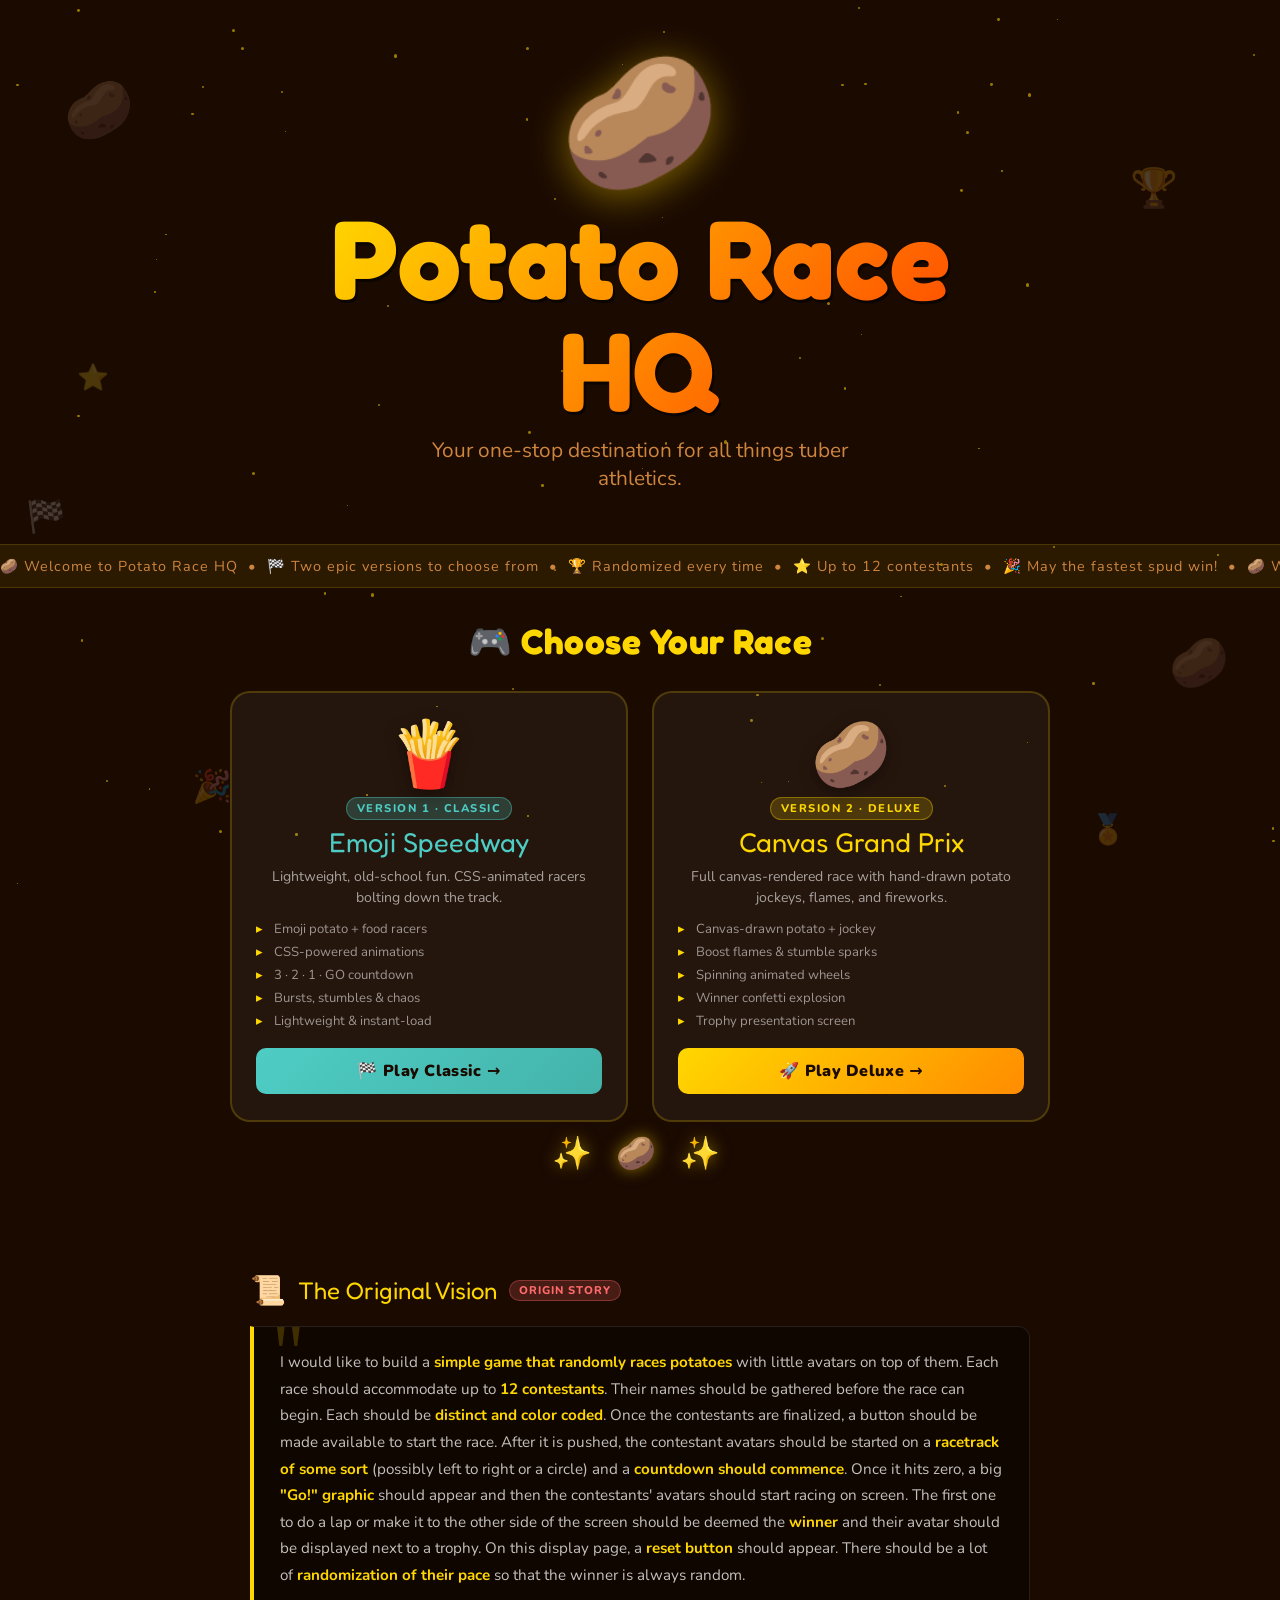
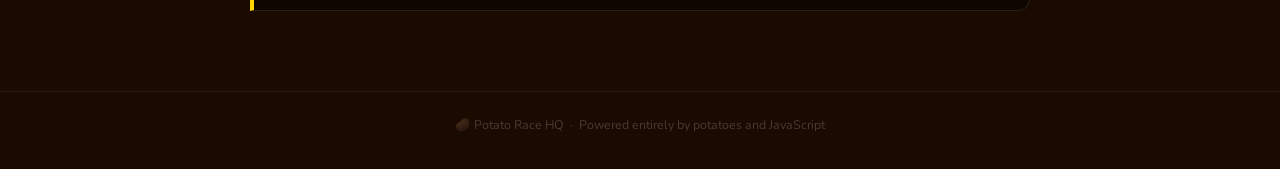
==== commit e372ab04: "Add homepage and v1 game; rename game to potato-race2.html Agent-Logs-Url: https://github.com/dcnb/t" ====
--- a/index.html
+++ b/index.html
@@ -3,889 +3,502 @@
 <head>
   <meta charset="UTF-8" />
   <meta name="viewport" content="width=device-width, initial-scale=1.0" />
-  <title>🥔 Potato Race!</title>
+  <title>🥔 Potato Race — HQ</title>
   <style>
+    @import url('https://fonts.googleapis.com/css2?family=Fredoka+One&family=Nunito:wght@400;700;900&display=swap');
+
+    :root {
+      --gold: #FFD700;
+      --orange: #FF8C00;
+      --brown-dark: #1a0a00;
+      --brown-mid: #3d1a00;
+    }
+
     * { margin: 0; padding: 0; box-sizing: border-box; }
 
+    html { scroll-behavior: smooth; }
+
     body {
-      font-family: 'Segoe UI', system-ui, sans-serif;
-      background: #1a0a00;
+      font-family: 'Nunito', system-ui, sans-serif;
+      background: var(--brown-dark);
       color: #fff;
       overflow-x: hidden;
     }
 
-    /* ── screen routing ── */
-    .screen { display: none; }
-
-    #setup-screen.active {
+    /* ── animated starfield ── */
+    #starfield {
+      position: fixed;
+      inset: 0;
+      pointer-events: none;
+      z-index: 0;
+      overflow: hidden;
+    }
+    .star {
+      position: absolute;
+      border-radius: 50%;
+      background: rgba(255,215,0,.55);
+      animation: twinkle var(--dur, 3s) ease-in-out infinite alternate;
+    }
+    @keyframes twinkle {
+      from { opacity: .15; transform: scale(.6); }
+      to   { opacity: .9;  transform: scale(1.3); }
+    }
+
+    /* ── floating potatoes ── */
+    .floater {
+      position: fixed;
+      font-size: var(--sz, 2rem);
+      animation: drift var(--dur, 18s) ease-in-out infinite alternate;
+      opacity: .22;
+      pointer-events: none;
+      z-index: 0;
+      user-select: none;
+    }
+    @keyframes drift {
+      0%   { transform: translate(0,0) rotate(0deg); }
+      33%  { transform: translate(18px, -22px) rotate(12deg); }
+      66%  { transform: translate(-14px, 10px) rotate(-8deg); }
+      100% { transform: translate(8px, -30px) rotate(18deg); }
+    }
+
+    /* ── page wrapper ── */
+    .page {
+      position: relative;
+      z-index: 1;
+      min-height: 100vh;
+    }
+
+    /* ── hero ── */
+    .hero {
       display: flex;
       flex-direction: column;
       align-items: center;
-      min-height: 100vh;
-      background: radial-gradient(ellipse at top, #3d1a00 0%, #1a0a00 70%);
-      padding: 36px 16px 48px;
-    }
-
-    #race-screen.active {
-      display: block;
-      background: #0a1a0a;
-      overflow-y: auto;
-      min-height: 100vh;
-    }
-
-    #winner-screen.active {
+      padding: 60px 20px 30px;
+      text-align: center;
+    }
+
+    .hero-emoji {
+      font-size: clamp(4rem, 12vw, 8rem);
+      line-height: 1;
+      filter: drop-shadow(0 6px 20px rgba(255,215,0,.45));
+      animation: heroBounce 1.6s ease-in-out infinite alternate;
+    }
+    @keyframes heroBounce {
+      from { transform: translateY(0) rotate(-4deg); }
+      to   { transform: translateY(-18px) rotate(4deg); }
+    }
+
+    .hero-title {
+      font-family: 'Fredoka One', 'Nunito', system-ui;
+      font-size: clamp(3rem, 10vw, 7rem);
+      font-weight: 900;
+      line-height: 1;
+      margin-top: 14px;
+      background: linear-gradient(135deg, #FFD700 0%, #FF8C00 50%, #FF3D00 100%);
+      -webkit-background-clip: text;
+      -webkit-text-fill-color: transparent;
+      background-clip: text;
+      filter: drop-shadow(2px 3px 0 rgba(0,0,0,.55));
+    }
+
+    .hero-subtitle {
+      margin-top: 10px;
+      font-size: clamp(.95rem, 2.5vw, 1.3rem);
+      color: #CD853F;
+      max-width: 460px;
+    }
+
+    /* ── marquee ── */
+    .ticker-wrap {
+      width: 100%;
+      overflow: hidden;
+      background: rgba(255,215,0,.08);
+      border-top: 1px solid rgba(255,215,0,.15);
+      border-bottom: 1px solid rgba(255,215,0,.15);
+      padding: 10px 0;
+      margin: 22px 0;
+      white-space: nowrap;
+    }
+    .ticker {
+      display: inline-block;
+      animation: marquee 22s linear infinite;
+      font-size: .9rem;
+      color: #CD853F;
+      letter-spacing: 1px;
+    }
+    @keyframes marquee {
+      from { transform: translateX(0); }
+      to   { transform: translateX(-50%); }
+    }
+
+    /* ── game cards ── */
+    .cards-section {
+      padding: 10px 20px 60px;
       display: flex;
       flex-direction: column;
       align-items: center;
-      min-height: 100vh;
-      background: radial-gradient(ellipse at top, #1a0a3d 0%, #1a0a00 70%);
-      padding: 40px 16px 60px;
-    }
-
-    /* ── setup screen ── */
-    .game-title {
-      font-size: clamp(2rem, 6vw, 3.4rem);
-      font-weight: 900;
+      gap: 0;
+    }
+
+    .cards-heading {
+      font-family: 'Fredoka One', system-ui;
+      font-size: clamp(1.5rem, 5vw, 2.2rem);
       color: #FFD700;
-      text-shadow: 3px 3px 8px rgba(0,0,0,.8);
+      margin-bottom: 28px;
       text-align: center;
-      line-height: 1.2;
-    }
-
-    .game-subtitle {
+      letter-spacing: .5px;
+    }
+
+    .cards {
+      display: grid;
+      grid-template-columns: repeat(auto-fit, minmax(290px, 1fr));
+      gap: 24px;
+      width: 100%;
+      max-width: 820px;
+    }
+
+    .card {
+      position: relative;
+      background: rgba(255,255,255,.05);
+      border: 2px solid rgba(255,215,0,.2);
+      border-radius: 20px;
+      padding: 30px 24px 26px;
+      text-align: center;
+      overflow: hidden;
+      text-decoration: none;
+      color: inherit;
+      transition: transform .3s, box-shadow .3s, border-color .3s;
+      cursor: pointer;
+    }
+    .card::before {
+      content: '';
+      position: absolute;
+      inset: 0;
+      border-radius: inherit;
+      opacity: 0;
+      transition: opacity .3s;
+    }
+    .card-v1::before {
+      background: radial-gradient(ellipse at top left, rgba(78,205,196,.18), transparent 70%);
+    }
+    .card-v2::before {
+      background: radial-gradient(ellipse at top right, rgba(255,215,0,.18), transparent 70%);
+    }
+    .card:hover { transform: translateY(-8px) scale(1.02); border-color: rgba(255,215,0,.55); }
+    .card:hover::before { opacity: 1; }
+    .card:hover { box-shadow: 0 20px 50px rgba(0,0,0,.5), 0 0 30px rgba(255,215,0,.2); }
+
+    .card-icon {
+      font-size: 4rem;
+      line-height: 1;
+      filter: drop-shadow(0 4px 8px rgba(0,0,0,.4));
+      animation: cardIcon 2.5s ease-in-out infinite alternate;
+    }
+    .card:nth-child(1) .card-icon { animation-delay: 0s; }
+    .card:nth-child(2) .card-icon { animation-delay: .8s; }
+    @keyframes cardIcon {
+      from { transform: scale(1) rotate(-3deg); }
+      to   { transform: scale(1.15) rotate(3deg); }
+    }
+
+    .card-version {
+      display: inline-block;
+      margin-top: 10px;
+      font-size: .7rem;
+      font-weight: 800;
+      letter-spacing: 1.5px;
+      text-transform: uppercase;
+      padding: 3px 10px;
+      border-radius: 99px;
+    }
+    .card-v1 .card-version { background: rgba(78,205,196,.22); color: #4ECDC4; border: 1px solid rgba(78,205,196,.4); }
+    .card-v2 .card-version { background: rgba(255,215,0,.18); color: #FFD700; border: 1px solid rgba(255,215,0,.35); }
+
+    .card-title {
+      font-family: 'Fredoka One', system-ui;
+      font-size: 1.7rem;
       margin-top: 8px;
-      font-size: 1rem;
-      color: #CD853F;
-      text-align: center;
-    }
-
-    .setup-box {
-      margin-top: 30px;
-      background: rgba(255,255,255,.05);
-      border: 2px solid rgba(255,215,0,.25);
-      border-radius: 16px;
-      padding: 24px;
-      width: 100%;
-      max-width: 540px;
-    }
-
-    .add-row {
-      display: flex;
-      gap: 10px;
-    }
-
-    .contestant-input {
-      flex: 1;
-      padding: 12px 14px;
-      border-radius: 8px;
-      border: 2px solid rgba(255,215,0,.35);
-      background: rgba(255,255,255,.09);
-      color: #fff;
-      font-size: 1rem;
-      outline: none;
-      transition: border-color .2s;
-    }
-    .contestant-input::placeholder { color: rgba(255,255,255,.35); }
-    .contestant-input:focus { border-color: #FFD700; }
-
-    .btn-add {
-      padding: 12px 18px;
-      background: #FFD700;
-      color: #1a0a00;
-      border: none;
-      border-radius: 8px;
-      font-size: 1rem;
-      font-weight: 700;
-      cursor: pointer;
-      transition: transform .1s, background .2s;
-      white-space: nowrap;
-    }
-    .btn-add:hover { background: #FFC107; transform: translateY(-2px); }
-    .btn-add:active { transform: translateY(0); }
-
-    .error-msg {
-      min-height: 20px;
-      margin-top: 6px;
-      font-size: .85rem;
-      color: #FF6B6B;
-    }
-
-    .contestant-count {
-      text-align: center;
-      color: #CD853F;
+      line-height: 1.1;
+    }
+    .card-v1 .card-title { color: #4ECDC4; }
+    .card-v2 .card-title { color: #FFD700; }
+
+    .card-desc {
+      margin-top: 8px;
       font-size: .88rem;
-      margin: 6px 0 12px;
-    }
-
-    .contestant-list {
+      color: rgba(255,255,255,.6);
+      line-height: 1.5;
+    }
+
+    .card-bullets {
       list-style: none;
+      margin-top: 12px;
+      text-align: left;
       display: flex;
       flex-direction: column;
-      gap: 8px;
-      max-height: 360px;
-      overflow-y: auto;
-      margin-bottom: 20px;
-      padding-right: 2px;
-    }
-
-    .contestant-item {
+      gap: 5px;
+    }
+    .card-bullets li {
+      font-size: .82rem;
+      color: rgba(255,255,255,.55);
+      padding-left: 18px;
+      position: relative;
+    }
+    .card-bullets li::before {
+      content: '▸';
+      position: absolute;
+      left: 0;
+      color: #FFD700;
+    }
+
+    .card-play-btn {
+      display: block;
+      margin-top: 18px;
+      padding: 12px;
+      border-radius: 10px;
+      font-weight: 900;
+      font-size: 1rem;
+      letter-spacing: .3px;
+      transition: filter .2s;
+    }
+    .card-v1 .card-play-btn { background: linear-gradient(135deg, #4ECDC4, #44B3AA); color: #1a0a00; }
+    .card-v2 .card-play-btn { background: linear-gradient(135deg, #FFD700, #FF8C00); color: #1a0a00; }
+    .card:hover .card-play-btn { filter: brightness(1.12); }
+
+    /* ── sparkle strip ── */
+    .sparkle-strip {
+      text-align: center;
+      font-size: 2rem;
+      letter-spacing: 8px;
+      margin: 10px 0 36px;
+      animation: sparkleAnim 1.5s ease-in-out infinite alternate;
+      filter: drop-shadow(0 0 8px rgba(255,215,0,.5));
+    }
+    @keyframes sparkleAnim {
+      from { opacity: .6; letter-spacing: 8px; }
+      to   { opacity: 1; letter-spacing: 14px; }
+    }
+
+    /* ── prompt section ── */
+    .prompt-section {
+      padding: 0 20px 80px;
+      max-width: 820px;
+      margin: 0 auto;
+    }
+
+    .prompt-header {
       display: flex;
       align-items: center;
-      gap: 10px;
-      padding: 10px 12px;
-      background: rgba(255,255,255,.07);
-      border-radius: 8px;
-      animation: slideIn .25s ease;
-    }
-
-    @keyframes slideIn {
-      from { opacity: 0; transform: translateX(-16px); }
-      to   { opacity: 1; transform: translateX(0); }
-    }
-
-    .color-dot {
-      width: 26px;
-      height: 26px;
-      border-radius: 50%;
-      flex-shrink: 0;
-      border: 2px solid rgba(255,255,255,.3);
-    }
-
-    .contestant-label { flex: 1; font-size: .95rem; font-weight: 600; }
-
-    .btn-remove {
-      background: none;
-      border: none;
-      color: rgba(255,100,100,.65);
-      font-size: 1.1rem;
-      cursor: pointer;
-      padding: 2px 6px;
-      border-radius: 4px;
-      transition: color .2s;
-    }
-    .btn-remove:hover { color: #FF6B6B; }
-
-    .btn-start {
-      width: 100%;
-      padding: 15px;
-      background: linear-gradient(135deg, #FFD700, #FF8C00);
-      color: #1a0a00;
-      border: none;
-      border-radius: 10px;
-      font-size: 1.2rem;
-      font-weight: 900;
-      cursor: pointer;
-      letter-spacing: .5px;
-      transition: transform .2s, box-shadow .2s;
-    }
-    .btn-start:disabled {
-      background: rgba(255,255,255,.1);
-      color: rgba(255,255,255,.28);
-      cursor: not-allowed;
-    }
-    .btn-start:not(:disabled):hover {
-      transform: translateY(-3px);
-      box-shadow: 0 8px 22px rgba(255,215,0,.4);
-    }
-
-    /* ── race screen ── */
-    #raceCanvas { display: block; }
-
-    .countdown-overlay {
-      position: fixed;
-      inset: 0;
+      gap: 12px;
+      margin-bottom: 16px;
+    }
+    .prompt-icon { font-size: 1.8rem; }
+    .prompt-title {
+      font-family: 'Fredoka One', system-ui;
+      font-size: 1.5rem;
+      color: #FFD700;
+    }
+    .prompt-pill {
+      font-size: .7rem;
+      font-weight: 800;
+      letter-spacing: 1px;
+      text-transform: uppercase;
+      padding: 2px 9px;
+      border-radius: 99px;
+      background: rgba(255,100,100,.2);
+      color: #FF6B6B;
+      border: 1px solid rgba(255,100,100,.35);
+    }
+
+    .prompt-box {
+      background: rgba(0,0,0,.4);
+      border: 1px solid rgba(255,255,255,.1);
+      border-left: 4px solid #FFD700;
+      border-radius: 0 12px 12px 0;
+      padding: 22px 26px;
+      font-size: .95rem;
+      line-height: 1.75;
+      color: rgba(255,255,255,.75);
+      position: relative;
+    }
+    .prompt-box::before {
+      content: '"';
+      position: absolute;
+      top: -14px;
+      left: 18px;
+      font-size: 5rem;
+      color: rgba(255,215,0,.2);
+      font-family: Georgia, serif;
+      line-height: 1;
+    }
+    .prompt-box em {
+      color: #FFD700;
+      font-style: normal;
+      font-weight: 700;
+    }
+
+    /* ── footer ── */
+    footer {
+      text-align: center;
+      padding: 24px 16px 36px;
+      font-size: .78rem;
+      color: rgba(255,255,255,.2);
+      border-top: 1px solid rgba(255,255,255,.07);
+      position: relative;
+      z-index: 1;
+    }
+
+    /* ── VS divider ── */
+    .vs-divider {
       display: flex;
       align-items: center;
       justify-content: center;
-      background: rgba(0,0,0,.72);
-      z-index: 200;
-    }
-    .countdown-overlay.hidden { display: none; }
-
-    .countdown-text {
-      font-weight: 900;
-      text-align: center;
-      line-height: 1;
-      user-select: none;
-    }
-    .countdown-text.num {
-      font-size: min(35vw, 220px);
-      color: #FFD700;
-      text-shadow: 0 0 50px rgba(255,215,0,.7), 5px 5px 0 rgba(0,0,0,.5);
-      animation: popIn .7s ease-out forwards;
-    }
-    .countdown-text.go {
-      font-size: min(25vw, 160px);
-      color: #6BCB77;
-      text-shadow: 0 0 50px rgba(107,203,119,.8), 5px 5px 0 rgba(0,0,0,.5);
-      animation: goPop .55s ease-out forwards;
-    }
-
-    @keyframes popIn {
-      0%   { transform: scale(.2); opacity: 0; }
-      60%  { transform: scale(1.25); opacity: 1; }
-      100% { transform: scale(1); opacity: 1; }
-    }
-    @keyframes goPop {
-      0%   { transform: scale(.2) rotate(-12deg); opacity: 0; }
-      55%  { transform: scale(1.35) rotate(6deg); opacity: 1; }
-      100% { transform: scale(1) rotate(0); opacity: 1; }
-    }
-
-    /* ── winner screen ── */
-    .winner-crown { font-size: 4rem; animation: crownBob 1.1s ease-in-out infinite alternate; }
-    @keyframes crownBob {
-      from { transform: translateY(0) rotate(-6deg); }
-      to   { transform: translateY(-14px) rotate(6deg); }
-    }
-
-    .winner-headline {
-      margin-top: 10px;
-      font-size: clamp(1.6rem, 5vw, 2.4rem);
-      font-weight: 900;
-      color: #FFD700;
-      text-shadow: 2px 2px 6px rgba(0,0,0,.6);
-      text-align: center;
-    }
-
-    #winnerName {
-      font-size: clamp(2rem, 7vw, 3rem);
-      font-weight: 900;
-      margin: 10px 0 4px;
-      text-align: center;
-    }
-
-    .winner-canvas-wrap {
-      margin: 18px auto 0;
-      border-radius: 14px;
-      overflow: hidden;
-      border: 3px solid rgba(255,215,0,.45);
-      background: rgba(255,255,255,.05);
-    }
-
-    #winnerCanvas { display: block; }
-
-    .btn-reset {
-      margin-top: 28px;
-      padding: 15px 44px;
-      background: linear-gradient(135deg, #6BCB77, #4D96FF);
-      color: #fff;
-      border: none;
-      border-radius: 10px;
-      font-size: 1.2rem;
-      font-weight: 800;
-      cursor: pointer;
-      transition: transform .2s, box-shadow .2s;
-      letter-spacing: .5px;
-    }
-    .btn-reset:hover {
-      transform: translateY(-3px);
-      box-shadow: 0 8px 22px rgba(77,150,255,.45);
-    }
-
-    /* ── confetti canvas ── */
-    #confettiCanvas {
-      position: fixed;
-      inset: 0;
-      pointer-events: none;
-      z-index: 999;
+      font-family: 'Fredoka One', system-ui;
+      font-size: 1.4rem;
+      color: rgba(255,215,0,.4);
+      gap: 12px;
+      margin: 4px 0;
+    }
+    .vs-divider::before,
+    .vs-divider::after {
+      content: '';
+      flex: 1;
+      max-width: 80px;
+      height: 1px;
+      background: rgba(255,215,0,.18);
     }
   </style>
 </head>
 <body>
 
-<!-- ═══════════════════════ SETUP SCREEN ═══════════════════════ -->
-<div id="setup-screen" class="screen active">
-  <h1 class="game-title">🥔 Potato Race! 🥔</h1>
-  <p class="game-subtitle">Add 2–12 contestants, then start the race!</p>
-
-  <div class="setup-box">
-    <div class="add-row">
-      <input
-        type="text"
-        id="contestantInput"
-        class="contestant-input"
-        placeholder="Enter contestant name…"
-        maxlength="18"
-        autocomplete="off"
-      />
-      <button class="btn-add" id="btnAdd">Add</button>
+<!-- starfield -->
+<div id="starfield"></div>
+
+<!-- floating decorative potatoes -->
+<div class="floater" style="top:8%;left:5%;--sz:3.5rem;--dur:20s">🥔</div>
+<div class="floater" style="top:18%;right:8%;--sz:2.4rem;--dur:16s">🏆</div>
+<div class="floater" style="top:55%;left:2%;--sz:2rem;--dur:24s">🏁</div>
+<div class="floater" style="top:70%;right:4%;--sz:3rem;--dur:19s">🥔</div>
+<div class="floater" style="top:40%;left:6%;--sz:1.6rem;--dur:14s">⭐</div>
+<div class="floater" style="top:85%;left:15%;--sz:2rem;--dur:22s">🎉</div>
+<div class="floater" style="top:90%;right:12%;--sz:1.8rem;--dur:17s">🏅</div>
+
+<div class="page">
+
+  <!-- HERO -->
+  <header class="hero">
+    <div class="hero-emoji">🥔</div>
+    <h1 class="hero-title">Potato Race<br>HQ</h1>
+    <p class="hero-subtitle">Your one-stop destination for all things tuber athletics.</p>
+  </header>
+
+  <!-- ticker -->
+  <div class="ticker-wrap">
+    <span class="ticker">
+      🥔 Welcome to Potato Race HQ &nbsp;•&nbsp;
+      🏁 Two epic versions to choose from &nbsp;•&nbsp;
+      🏆 Randomized every time &nbsp;•&nbsp;
+      ⭐ Up to 12 contestants &nbsp;•&nbsp;
+      🎉 May the fastest spud win! &nbsp;•&nbsp;
+      🥔 Welcome to Potato Race HQ &nbsp;•&nbsp;
+      🏁 Two epic versions to choose from &nbsp;•&nbsp;
+      🏆 Randomized every time &nbsp;•&nbsp;
+      ⭐ Up to 12 contestants &nbsp;•&nbsp;
+      🎉 May the fastest spud win! &nbsp;•&nbsp;
+    </span>
+  </div>
+
+  <!-- GAME CARDS -->
+  <section class="cards-section">
+    <h2 class="cards-heading">🎮 Choose Your Race</h2>
+
+    <div class="cards">
+
+      <!-- V1 -->
+      <a class="card card-v1" href="potato-race.html">
+        <div class="card-icon">🍟</div>
+        <span class="card-version">Version 1 · Classic</span>
+        <div class="card-title">Emoji Speedway</div>
+        <p class="card-desc">Lightweight, old-school fun. CSS-animated racers bolting down the track.</p>
+        <ul class="card-bullets">
+          <li>Emoji potato + food racers</li>
+          <li>CSS-powered animations</li>
+          <li>3 · 2 · 1 · GO countdown</li>
+          <li>Bursts, stumbles &amp; chaos</li>
+          <li>Lightweight &amp; instant-load</li>
+        </ul>
+        <span class="card-play-btn">🏁 Play Classic →</span>
+      </a>
+
+      <!-- VS -->
+      <!-- <div class="vs-divider">VS</div> -->
+
+      <!-- V2 -->
+      <a class="card card-v2" href="potato-race2.html">
+        <div class="card-icon">🥔</div>
+        <span class="card-version">Version 2 · Deluxe</span>
+        <div class="card-title">Canvas Grand Prix</div>
+        <p class="card-desc">Full canvas-rendered race with hand-drawn potato jockeys, flames, and fireworks.</p>
+        <ul class="card-bullets">
+          <li>Canvas-drawn potato + jockey</li>
+          <li>Boost flames &amp; stumble sparks</li>
+          <li>Spinning animated wheels</li>
+          <li>Winner confetti explosion</li>
+          <li>Trophy presentation screen</li>
+        </ul>
+        <span class="card-play-btn">🚀 Play Deluxe →</span>
+      </a>
+
     </div>
-    <div class="error-msg" id="errorMsg"></div>
-    <div class="contestant-count" id="contestantCount">0 / 12 contestants added</div>
-    <ul class="contestant-list" id="contestantList"></ul>
-    <button class="btn-start" id="btnStart" disabled>🏁 Start Race! 🏁</button>
-  </div>
-</div>
-
-<!-- ═══════════════════════ RACE SCREEN ═══════════════════════ -->
-<div id="race-screen" class="screen">
-  <canvas id="raceCanvas"></canvas>
-  <div class="countdown-overlay" id="countdownOverlay">
-    <div class="countdown-text num" id="countdownText">3</div>
-  </div>
-</div>
-
-<!-- ═══════════════════════ WINNER SCREEN ═══════════════════════ -->
-<div id="winner-screen" class="screen">
-  <div class="winner-crown">🏆</div>
-  <div class="winner-headline">🎉 We Have a Winner! 🎉</div>
-  <div id="winnerName"></div>
-  <div class="winner-canvas-wrap">
-    <canvas id="winnerCanvas" width="260" height="200"></canvas>
-  </div>
-  <button class="btn-reset" id="btnReset">🔄 Race Again!</button>
-</div>
-
-<!-- confetti layer -->
-<canvas id="confettiCanvas"></canvas>
+
+    <div class="sparkle-strip" aria-hidden="true">✨ 🥔 ✨</div>
+  </section>
+
+  <!-- ORIGINAL PROMPT -->
+  <section class="prompt-section">
+    <div class="prompt-header">
+      <span class="prompt-icon">📜</span>
+      <span class="prompt-title">The Original Vision</span>
+      <span class="prompt-pill">Origin Story</span>
+    </div>
+
+    <blockquote class="prompt-box">
+      I would like to build a <em>simple game that randomly races potatoes</em> with little
+      avatars on top of them. Each race should accommodate up to <em>12 contestants</em>.
+      Their names should be gathered before the race can begin. Each should be
+      <em>distinct and color coded</em>. Once the contestants are finalized, a button should
+      be made available to start the race. After it is pushed, the contestant avatars should
+      be started on a <em>racetrack of some sort</em> (possibly left to right or a circle) and
+      a <em>countdown should commence</em>. Once it hits zero, a big <em>"Go!" graphic</em>
+      should appear and then the contestants' avatars should start racing on screen. The first
+      one to do a lap or make it to the other side of the screen should be deemed the
+      <em>winner</em> and their avatar should be displayed next to a trophy. On this display
+      page, a <em>reset button</em> should appear. There should be a lot of
+      <em>randomization of their pace</em> so that the winner is always random.
+    </blockquote>
+  </section>
+
+</div><!-- /.page -->
+
+<footer>
+  🥔 Potato Race HQ &nbsp;·&nbsp; Powered entirely by potatoes and JavaScript
+</footer>
 
 <script>
-// ================================================================
-//  CONSTANTS
-// ================================================================
-const COLORS = [
-  '#FF6B6B','#4ECDC4','#FFD93D','#6BCB77',
-  '#4D96FF','#FF9F1C','#C77DFF','#FF6FC8',
-  '#48CAE4','#F4A261','#52B788','#E63946'
-];
-const MAX = 12;
-const LANE_H = 96;              // px per lane on the racetrack
-const START_X = 130;            // x where racers begin
-const FINISH_OFFSET = 80;       // gap from right edge to finish line
-
-// Race balance tuning
-const BOOST_MIN_MULT   = 1.6;   // minimum speed multiplier during a boost
-const BOOST_RANGE      = 2.4;   // added random range on top of BOOST_MIN_MULT (max = 4×)
-const STUMBLE_MIN_MULT = 0.25;  // minimum speed multiplier during a stumble
-const STUMBLE_RANGE    = 0.25;  // added random range (max stumble = 0.5×)
-const MOVEMENT_JITTER  = 0.4;   // random per-frame speed noise (px)
-
-// ================================================================
-//  STATE
-// ================================================================
-let contestants = [];       // { name, color }
-let racers = [];            // runtime objects during a race
-let winner = null;
-let rafId = null;
-let frameCount = 0;
-let racing = false;
-let confettiParticles = [];
-let confettiRaf = null;
-
-// ================================================================
-//  UTILITY
-// ================================================================
-function esc(str) {
-  const d = document.createElement('div');
-  d.appendChild(document.createTextNode(str));
-  return d.innerHTML;
-}
-
-function showScreen(id) {
-  document.querySelectorAll('.screen').forEach(s => s.classList.remove('active'));
-  document.getElementById(id).classList.add('active');
-}
-
-// ================================================================
-//  SETUP PHASE
-// ================================================================
-function addContestant() {
-  const input = document.getElementById('contestantInput');
-  const errEl = document.getElementById('errorMsg');
-  const name = input.value.trim();
-  errEl.textContent = '';
-
-  if (!name) { errEl.textContent = 'Please enter a name.'; return; }
-  if (contestants.length >= MAX) { errEl.textContent = `Max ${MAX} contestants.`; return; }
-  if (contestants.some(c => c.name.toLowerCase() === name.toLowerCase())) {
-    errEl.textContent = 'Name already taken!'; return;
-  }
-
-  contestants.push({ name, color: COLORS[contestants.length] });
-  input.value = '';
-  input.focus();
-  renderSetup();
-}
-
-function removeContestant(i) {
-  contestants.splice(i, 1);
-  contestants.forEach((c, idx) => { c.color = COLORS[idx]; });
-  renderSetup();
-}
-
-function renderSetup() {
-  document.getElementById('contestantCount').textContent =
-    `${contestants.length} / ${MAX} contestants added`;
-
-  const ul = document.getElementById('contestantList');
-  ul.innerHTML = contestants.map((c, i) => `
-    <li class="contestant-item">
-      <div class="color-dot" style="background:${c.color}"></div>
-      <span class="contestant-label">${esc(c.name)}</span>
-      <button class="btn-remove" data-i="${i}" title="Remove">✕</button>
-    </li>`).join('');
-
-  ul.querySelectorAll('.btn-remove').forEach(btn =>
-    btn.addEventListener('click', () => removeContestant(+btn.dataset.i))
-  );
-
-  document.getElementById('btnStart').disabled = contestants.length < 2;
-}
-
-document.getElementById('btnAdd').addEventListener('click', addContestant);
-document.getElementById('contestantInput').addEventListener('keydown', e => {
-  if (e.key === 'Enter') addContestant();
-});
-document.getElementById('btnStart').addEventListener('click', startRace);
-document.getElementById('btnReset').addEventListener('click', resetGame);
-
-// ================================================================
-//  RACE INITIALISATION
-// ================================================================
-function startRace() {
-  showScreen('race-screen');
-
-  const canvas = document.getElementById('raceCanvas');
-  canvas.width  = window.innerWidth;
-  canvas.height = LANE_H * contestants.length;
-
-  racers = contestants.map((c, i) => ({
-    name: c.name,
-    color: c.color,
-    lane: i,
-    x: START_X,
-    baseSpeed: 1.8 + Math.random() * 1.8,   // px/frame
-    boostMult: 1,
-    boostFrames: 0,
-    nextBoost: randInt(30, 80),
-    bobPhase: Math.random() * Math.PI * 2,
-    finished: false,
-  }));
-
-  winner = null;
-  racing = false;
-  frameCount = 0;
-
-  // draw the static starting frame
-  drawFrame();
-  runCountdown();
-}
-
-// ================================================================
-//  COUNTDOWN
-// ================================================================
-function runCountdown() {
-  const overlay = document.getElementById('countdownOverlay');
-  const textEl  = document.getElementById('countdownText');
-  overlay.classList.remove('hidden');
-
-  const steps = ['3','2','1','GO!'];
-  let step = 0;
-
-  function tick() {
-    if (step >= steps.length) {
-      overlay.classList.add('hidden');
-      racing = true;
-      rafId = requestAnimationFrame(raceLoop);
-      return;
-    }
-    const isGo = step === 3;
-    textEl.className = 'countdown-text ' + (isGo ? 'go' : 'num');
-    // restart CSS animation
-    textEl.style.animation = 'none';
-    // eslint-disable-next-line no-unused-expressions
-    textEl.offsetHeight; // force reflow
-    textEl.style.animation = '';
-    textEl.textContent = steps[step];
-    step++;
-    setTimeout(tick, isGo ? 700 : 850);
-  }
-  tick();
-}
-
-// ================================================================
-//  RACE LOOP
-// ================================================================
-function raceLoop() {
-  if (!racing) return;
-  frameCount++;
-  updateRacers();
-  drawFrame();
-  if (!winner) {
-    rafId = requestAnimationFrame(raceLoop);
-  } else {
-    setTimeout(() => presentWinner(winner), 900);
-  }
-}
-
-function updateRacers() {
-  const finishX = document.getElementById('raceCanvas').width - FINISH_OFFSET;
-
-  racers.forEach(r => {
-    if (r.finished) return;
-
-    // ── boost logic ──────────────────────────────────────────────
-    r.nextBoost--;
-    if (r.nextBoost <= 0) {
-      r.boostMult   = BOOST_MIN_MULT + Math.random() * BOOST_RANGE;  // BOOST_MIN_MULT – 4×
-      r.boostFrames = randInt(12, 30);
-      r.nextBoost   = randInt(40, 100);
-    }
-    if (r.boostFrames > 0) {
-      r.boostFrames--;
-    } else {
-      r.boostMult = 1;
-    }
-
-    // ── occasional stumble ───────────────────────────────────────
-    if (Math.random() < 0.004) {
-      r.boostMult   = STUMBLE_MIN_MULT + Math.random() * STUMBLE_RANGE;  // slow way down
-      r.boostFrames = randInt(8, 18);
-    }
-
-    // ── move ─────────────────────────────────────────────────────
-    r.x += (r.baseSpeed * r.boostMult) + (Math.random() * MOVEMENT_JITTER);
-
-    // ── finish check ─────────────────────────────────────────────
-    if (r.x >= finishX && !winner) {
-      r.finished = true;
-      winner = r;
-    }
-  });
-}
-
-// ================================================================
-//  DRAWING
-// ================================================================
-function drawFrame() {
-  const canvas = document.getElementById('raceCanvas');
-  const ctx    = canvas.getContext('2d');
-  const W = canvas.width, H = canvas.height;
-  const finishX = W - FINISH_OFFSET;
-
-  ctx.clearRect(0, 0, W, H);
-
-  // ── lanes ─────────────────────────────────────────────────────
-  racers.forEach((r, i) => {
-    const y = i * LANE_H;
-
-    // alternating grass tone
-    ctx.fillStyle = i % 2 === 0 ? '#152b15' : '#112511';
-    ctx.fillRect(0, y, W, LANE_H);
-
-    // left info panel
-    ctx.fillStyle = r.color + '28';
-    ctx.fillRect(0, y, START_X - 10, LANE_H);
-
-    // dotted lane divider
-    ctx.save();
-    ctx.strokeStyle = 'rgba(255,255,255,.12)';
-    ctx.lineWidth = 1;
-    ctx.setLineDash([12, 8]);
-    ctx.beginPath();
-    ctx.moveTo(START_X - 10, y + LANE_H);
-    ctx.lineTo(finishX, y + LANE_H);
-    ctx.stroke();
-    ctx.restore();
-  });
-
-  // ── start line ────────────────────────────────────────────────
-  ctx.strokeStyle = 'rgba(255,255,255,.6)';
-  ctx.lineWidth = 3;
-  ctx.setLineDash([]);
-  ctx.beginPath();
-  ctx.moveTo(START_X - 10, 0);
-  ctx.lineTo(START_X - 10, H);
-  ctx.stroke();
-
-  // ── finish line (checkered) ────────────────────────────────────
-  const tile = 16;
-  const cols = 2;
-  const rows = Math.ceil(H / tile);
-  for (let row = 0; row < rows; row++) {
-    for (let col = 0; col < cols; col++) {
-      ctx.fillStyle = (row + col) % 2 === 0 ? '#fff' : '#000';
-      ctx.fillRect(finishX + col * tile, row * tile, tile, tile);
-    }
-  }
-
-  // FINISH label
-  ctx.save();
-  ctx.translate(finishX + tile * cols + 2, H / 2);
-  ctx.rotate(-Math.PI / 2);
-  ctx.fillStyle = '#FFD700';
-  ctx.font = 'bold 13px system-ui';
-  ctx.textAlign = 'center';
-  ctx.textBaseline = 'middle';
-  ctx.fillText('FINISH', 0, 0);
-  ctx.restore();
-
-  // ── left-panel labels ─────────────────────────────────────────
-  racers.forEach((r, i) => {
-    const cy = i * LANE_H + LANE_H / 2;
-
-    ctx.beginPath();
-    ctx.arc(22, cy, 13, 0, Math.PI * 2);
-    ctx.fillStyle = r.color;
-    ctx.fill();
-    ctx.strokeStyle = 'rgba(255,255,255,.5)';
-    ctx.lineWidth = 2;
-    ctx.stroke();
-
-    ctx.fillStyle = '#fff';
-    ctx.font = 'bold 13px system-ui, sans-serif';
-    ctx.textBaseline = 'middle';
-    ctx.textAlign = 'left';
-    const label = r.name.length > 9 ? r.name.slice(0, 8) + '…' : r.name;
-    ctx.fillText(label, 40, cy);
-  });
-
-  // ── racers ────────────────────────────────────────────────────
-  racers.forEach(r => {
-    const cy = r.lane * LANE_H + LANE_H / 2;
-    const bob = Math.sin(frameCount * 0.28 + r.bobPhase) * 3.5;
-    drawPotato(ctx, r.x, cy + bob, r.color, r.boostMult > 1.2, r.boostMult < 0.5);
-  });
-}
-
-// ================================================================
-//  POTATO RACER DRAWING
-// ================================================================
-function drawPotato(ctx, x, y, color, boosting, stumbling) {
-  ctx.save();
-  ctx.translate(x, y);
-
-  // ── boost flames ────────────────────────────────────────────
-  if (boosting) {
-    const flameColors = ['#FF3300CC','#FF8C00CC','#FFD700CC'];
-    flameColors.forEach((fc, fi) => {
-      ctx.fillStyle = fc;
-      ctx.beginPath();
-      ctx.ellipse(
-        -42 - fi * 10 + (Math.random() - .5) * 4,
-        (fi - 1) * 5,
-        13 - fi * 2, 5, 0, 0, Math.PI * 2
-      );
-      ctx.fill();
-    });
-  }
-
-  // ── stumble sparks ──────────────────────────────────────────
-  if (stumbling) {
-    ctx.fillStyle = '#FF6B6B';
-    for (let s = 0; s < 4; s++) {
-      ctx.beginPath();
-      ctx.arc(
-        -30 + (Math.random() - .5) * 20,
-        -20 + (Math.random() - .5) * 20,
-        3, 0, Math.PI * 2
-      );
-      ctx.fill();
-    }
-  }
-
-  // ── wheels ──────────────────────────────────────────────────
-  drawWheel(ctx, -22, 18, 11, color, frameCount * 0.22);
-  drawWheel(ctx,  22, 18, 11, color, frameCount * 0.22);
-
-  // ── potato body ─────────────────────────────────────────────
-  ctx.fillStyle = '#A0785A';
-  ctx.beginPath();
-  ctx.ellipse(0, 2, 37, 21, 0, 0, Math.PI * 2);
-  ctx.fill();
-
-  // highlight
-  ctx.fillStyle = '#C49A6E';
-  ctx.beginPath();
-  ctx.ellipse(-9, -5, 14, 9, -0.3, 0, Math.PI * 2);
-  ctx.fill();
-
-  // spots
-  ctx.fillStyle = '#7A5C3A';
-  [[-16, 2, 3],[-5, 8, 2],[10, 4, 2]].forEach(([sx, sy, sr]) => {
-    ctx.beginPath(); ctx.arc(sx, sy, sr, 0, Math.PI * 2); ctx.fill();
-  });
-
-  // ── saddle ──────────────────────────────────────────────────
-  ctx.fillStyle = color;
-  roundRect(ctx, -12, -20, 24, 14, 4);
-  ctx.fill();
-
-  // ── jockey body ─────────────────────────────────────────────
-  ctx.fillStyle = color;
-  roundRect(ctx, -5, -36, 10, 18, 3);
-  ctx.fill();
-
-  // ── jockey head ─────────────────────────────────────────────
-  ctx.fillStyle = '#FFD5B0';
-  ctx.beginPath();
-  ctx.arc(0, -42, 8, 0, Math.PI * 2);
-  ctx.fill();
-
-  // ── jockey hat brim ─────────────────────────────────────────
-  ctx.fillStyle = color;
-  ctx.beginPath();
-  ctx.ellipse(0, -48, 12, 5, 0, 0, Math.PI * 2);
-  ctx.fill();
-  roundRect(ctx, -7, -60, 14, 14, 3);
-  ctx.fill();
-  ctx.beginPath();
-  ctx.ellipse(0, -60, 6, 3, 0, 0, Math.PI * 2);
-  ctx.fill();
-
-  // ── reins ───────────────────────────────────────────────────
-  ctx.strokeStyle = '#8B6347';
-  ctx.lineWidth = 1.5;
-  ctx.beginPath();
-  ctx.moveTo(5, -38);
-  ctx.quadraticCurveTo(22, -22, 16, -4);
-  ctx.stroke();
-
-  ctx.restore();
-}
-
-function drawWheel(ctx, x, y, r, color, rot) {
-  ctx.save();
-  ctx.translate(x, y);
-  ctx.rotate(rot);
-
-  ctx.fillStyle = '#2a2a2a';
-  ctx.beginPath(); ctx.arc(0, 0, r, 0, Math.PI * 2); ctx.fill();
-
-  ctx.fillStyle = color;
-  ctx.beginPath(); ctx.arc(0, 0, r * .44, 0, Math.PI * 2); ctx.fill();
-
-  ctx.strokeStyle = color;
-  ctx.lineWidth = 2;
-  for (let i = 0; i < 4; i++) {
-    const a = (i / 4) * Math.PI * 2;
-    ctx.beginPath();
-    ctx.moveTo(0, 0);
-    ctx.lineTo(Math.cos(a) * r * .88, Math.sin(a) * r * .88);
-    ctx.stroke();
-  }
-  ctx.restore();
-}
-
-function roundRect(ctx, x, y, w, h, r) {
-  if (ctx.roundRect) {
-    ctx.beginPath();
-    ctx.roundRect(x, y, w, h, r);
-  } else {
-    ctx.beginPath();
-    ctx.moveTo(x + r, y);
-    ctx.lineTo(x + w - r, y);
-    ctx.quadraticCurveTo(x + w, y, x + w, y + r);
-    ctx.lineTo(x + w, y + h - r);
-    ctx.quadraticCurveTo(x + w, y + h, x + w - r, y + h);
-    ctx.lineTo(x + r, y + h);
-    ctx.quadraticCurveTo(x, y + h, x, y + h - r);
-    ctx.lineTo(x, y + r);
-    ctx.quadraticCurveTo(x, y, x + r, y);
-    ctx.closePath();
-  }
-}
-
-// ================================================================
-//  WINNER SCREEN
-// ================================================================
-function presentWinner(w) {
-  showScreen('winner-screen');
-
-  const nameEl = document.getElementById('winnerName');
-  nameEl.textContent = w.name;
-  nameEl.style.color = w.color;
-
-  // draw big potato on winner canvas
-  const wc  = document.getElementById('winnerCanvas');
-  const ctx = wc.getContext('2d');
-  ctx.clearRect(0, 0, wc.width, wc.height);
-  // background circle
-  ctx.fillStyle = w.color + '22';
-  ctx.beginPath();
-  ctx.arc(wc.width / 2, wc.height / 2 + 20, 80, 0, Math.PI * 2);
-  ctx.fill();
-  // draw potato at 1.8× scale
-  ctx.save();
-  ctx.translate(wc.width / 2, wc.height / 2 + 30);
-  ctx.scale(1.8, 1.8);
-  drawPotato(ctx, 0, 0, w.color, false, false);
-  ctx.restore();
-
-  startConfetti();
-}
-
-// ================================================================
-//  CONFETTI
-// ================================================================
-function startConfetti() {
-  const canvas = document.getElementById('confettiCanvas');
-  canvas.width  = window.innerWidth;
-  canvas.height = window.innerHeight;
-  confettiParticles = Array.from({ length: 180 }, () => ({
-    x:  Math.random() * canvas.width,
-    y:  Math.random() * canvas.height - canvas.height,
-    vx: (Math.random() - .5) * 3.5,
-    vy: 1.8 + Math.random() * 3,
-    color: COLORS[Math.floor(Math.random() * COLORS.length)],
-    w:  6 + Math.random() * 9,
-    h:  4 + Math.random() * 5,
-    rot: Math.random() * Math.PI * 2,
-    rotV: (Math.random() - .5) * .18,
-  }));
-  if (confettiRaf) cancelAnimationFrame(confettiRaf);
-  animConfetti();
-}
-
-function animConfetti() {
-  const canvas = document.getElementById('confettiCanvas');
-  const ctx    = canvas.getContext('2d');
-  ctx.clearRect(0, 0, canvas.width, canvas.height);
-
-  confettiParticles.forEach(p => {
-    ctx.save();
-    ctx.translate(p.x, p.y);
-    ctx.rotate(p.rot);
-    ctx.fillStyle = p.color;
-    ctx.fillRect(-p.w / 2, -p.h / 2, p.w, p.h);
-    ctx.restore();
-    p.x += p.vx; p.y += p.vy; p.rot += p.rotV;
-    if (p.y > canvas.height) { p.y = -10; p.x = Math.random() * canvas.width; }
-  });
-
-  if (document.getElementById('winner-screen').classList.contains('active')) {
-    confettiRaf = requestAnimationFrame(animConfetti);
-  }
-}
-
-// ================================================================
-//  RESET
-// ================================================================
-function resetGame() {
-  racing = false;
-  if (rafId)        { cancelAnimationFrame(rafId);        rafId = null; }
-  if (confettiRaf)  { cancelAnimationFrame(confettiRaf);  confettiRaf = null; }
-
-  // clear confetti canvas
-  const cc = document.getElementById('confettiCanvas');
-  cc.getContext('2d').clearRect(0, 0, cc.width, cc.height);
-
-  contestants = [];
-  racers = [];
-  winner = null;
-  frameCount = 0;
-
-  renderSetup();
-  showScreen('setup-screen');
-  document.getElementById('contestantInput').focus();
-}
-
-// ================================================================
-//  HELPERS
-// ================================================================
-function randInt(min, max) {
-  return Math.floor(Math.random() * (max - min + 1)) + min;
+// Starfield
+const sf = document.getElementById('starfield');
+for (let i = 0; i < 80; i++) {
+  const s = document.createElement('div');
+  s.className = 'star';
+  const sz = 1 + Math.random() * 2.5;
+  s.style.cssText = [
+    `width:${sz}px`, `height:${sz}px`,
+    `top:${Math.random() * 100}%`,
+    `left:${Math.random() * 100}%`,
+    `--dur:${2 + Math.random() * 4}s`,
+    `animation-delay:${Math.random() * 4}s`,
+  ].join(';');
+  sf.appendChild(s);
 }
 </script>
 </body>
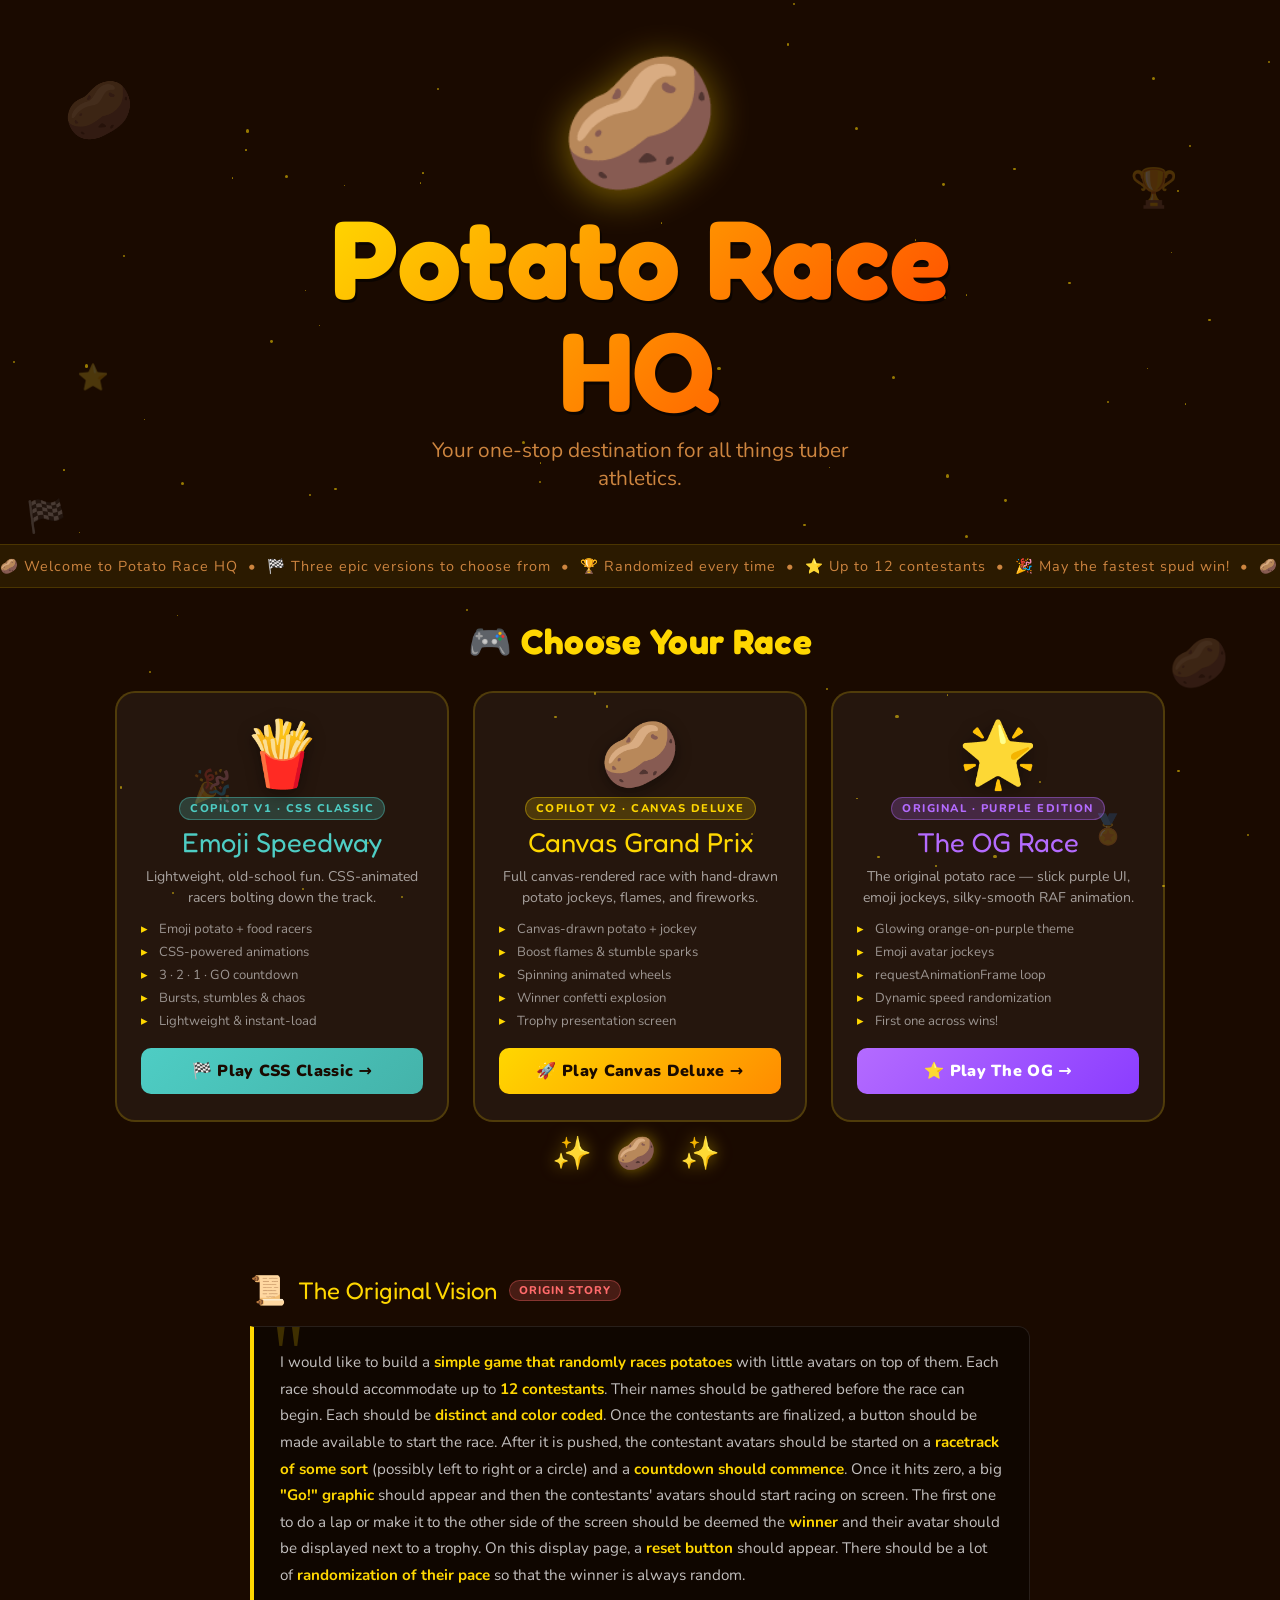
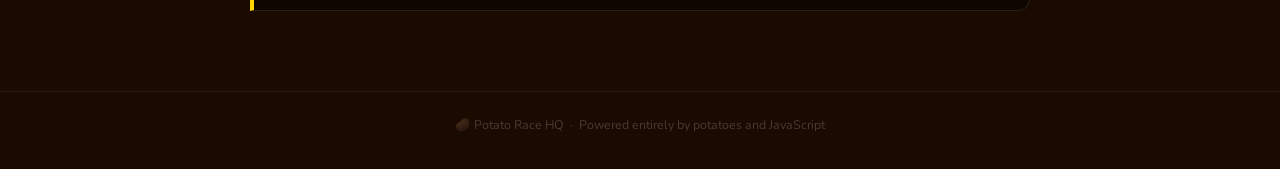
==== commit c49577ad: "Rename classic game to potato-race-classic.html, restore original potato-race.html, add third card t" ====
--- a/index.html
+++ b/index.html
@@ -151,10 +151,10 @@
 
     .cards {
       display: grid;
-      grid-template-columns: repeat(auto-fit, minmax(290px, 1fr));
+      grid-template-columns: repeat(auto-fit, minmax(250px, 1fr));
       gap: 24px;
       width: 100%;
-      max-width: 820px;
+      max-width: 1050px;
     }
 
     .card {
@@ -184,6 +184,9 @@
     .card-v2::before {
       background: radial-gradient(ellipse at top right, rgba(255,215,0,.18), transparent 70%);
     }
+    .card-v3::before {
+      background: radial-gradient(ellipse at bottom center, rgba(180,107,255,.18), transparent 70%);
+    }
     .card:hover { transform: translateY(-8px) scale(1.02); border-color: rgba(255,215,0,.55); }
     .card:hover::before { opacity: 1; }
     .card:hover { box-shadow: 0 20px 50px rgba(0,0,0,.5), 0 0 30px rgba(255,215,0,.2); }
@@ -196,6 +199,7 @@
     }
     .card:nth-child(1) .card-icon { animation-delay: 0s; }
     .card:nth-child(2) .card-icon { animation-delay: .8s; }
+    .card:nth-child(3) .card-icon { animation-delay: 1.5s; }
     @keyframes cardIcon {
       from { transform: scale(1) rotate(-3deg); }
       to   { transform: scale(1.15) rotate(3deg); }
@@ -213,6 +217,7 @@
     }
     .card-v1 .card-version { background: rgba(78,205,196,.22); color: #4ECDC4; border: 1px solid rgba(78,205,196,.4); }
     .card-v2 .card-version { background: rgba(255,215,0,.18); color: #FFD700; border: 1px solid rgba(255,215,0,.35); }
+    .card-v3 .card-version { background: rgba(180,107,255,.22); color: #B46BFF; border: 1px solid rgba(180,107,255,.4); }
 
     .card-title {
       font-family: 'Fredoka One', system-ui;
@@ -222,6 +227,7 @@
     }
     .card-v1 .card-title { color: #4ECDC4; }
     .card-v2 .card-title { color: #FFD700; }
+    .card-v3 .card-title { color: #B46BFF; }
 
     .card-desc {
       margin-top: 8px;
@@ -263,6 +269,7 @@
     }
     .card-v1 .card-play-btn { background: linear-gradient(135deg, #4ECDC4, #44B3AA); color: #1a0a00; }
     .card-v2 .card-play-btn { background: linear-gradient(135deg, #FFD700, #FF8C00); color: #1a0a00; }
+    .card-v3 .card-play-btn { background: linear-gradient(135deg, #B46BFF, #8B3DFF); color: #fff; }
     .card:hover .card-play-btn { filter: brightness(1.12); }
 
     /* ── sparkle strip ── */
@@ -396,12 +403,12 @@
   <div class="ticker-wrap">
     <span class="ticker">
       🥔 Welcome to Potato Race HQ &nbsp;•&nbsp;
-      🏁 Two epic versions to choose from &nbsp;•&nbsp;
+      🏁 Three epic versions to choose from &nbsp;•&nbsp;
       🏆 Randomized every time &nbsp;•&nbsp;
       ⭐ Up to 12 contestants &nbsp;•&nbsp;
       🎉 May the fastest spud win! &nbsp;•&nbsp;
       🥔 Welcome to Potato Race HQ &nbsp;•&nbsp;
-      🏁 Two epic versions to choose from &nbsp;•&nbsp;
+      🏁 Three epic versions to choose from &nbsp;•&nbsp;
       🏆 Randomized every time &nbsp;•&nbsp;
       ⭐ Up to 12 contestants &nbsp;•&nbsp;
       🎉 May the fastest spud win! &nbsp;•&nbsp;
@@ -415,9 +422,9 @@
     <div class="cards">
 
       <!-- V1 -->
-      <a class="card card-v1" href="potato-race.html">
+      <a class="card card-v1" href="potato-race-classic.html">
         <div class="card-icon">🍟</div>
-        <span class="card-version">Version 1 · Classic</span>
+        <span class="card-version">Copilot v1 · CSS Classic</span>
         <div class="card-title">Emoji Speedway</div>
         <p class="card-desc">Lightweight, old-school fun. CSS-animated racers bolting down the track.</p>
         <ul class="card-bullets">
@@ -427,16 +434,13 @@
           <li>Bursts, stumbles &amp; chaos</li>
           <li>Lightweight &amp; instant-load</li>
         </ul>
-        <span class="card-play-btn">🏁 Play Classic →</span>
+        <span class="card-play-btn">🏁 Play CSS Classic →</span>
       </a>
-
-      <!-- VS -->
-      <!-- <div class="vs-divider">VS</div> -->
 
       <!-- V2 -->
       <a class="card card-v2" href="potato-race2.html">
         <div class="card-icon">🥔</div>
-        <span class="card-version">Version 2 · Deluxe</span>
+        <span class="card-version">Copilot v2 · Canvas Deluxe</span>
         <div class="card-title">Canvas Grand Prix</div>
         <p class="card-desc">Full canvas-rendered race with hand-drawn potato jockeys, flames, and fireworks.</p>
         <ul class="card-bullets">
@@ -446,7 +450,23 @@
           <li>Winner confetti explosion</li>
           <li>Trophy presentation screen</li>
         </ul>
-        <span class="card-play-btn">🚀 Play Deluxe →</span>
+        <span class="card-play-btn">🚀 Play Canvas Deluxe →</span>
+      </a>
+
+      <!-- V3 - original -->
+      <a class="card card-v3" href="potato-race.html">
+        <div class="card-icon">🌟</div>
+        <span class="card-version">Original · Purple Edition</span>
+        <div class="card-title">The OG Race</div>
+        <p class="card-desc">The original potato race — slick purple UI, emoji jockeys, silky-smooth RAF animation.</p>
+        <ul class="card-bullets">
+          <li>Glowing orange-on-purple theme</li>
+          <li>Emoji avatar jockeys</li>
+          <li>requestAnimationFrame loop</li>
+          <li>Dynamic speed randomization</li>
+          <li>First one across wins!</li>
+        </ul>
+        <span class="card-play-btn">⭐ Play The OG →</span>
       </a>
 
     </div>
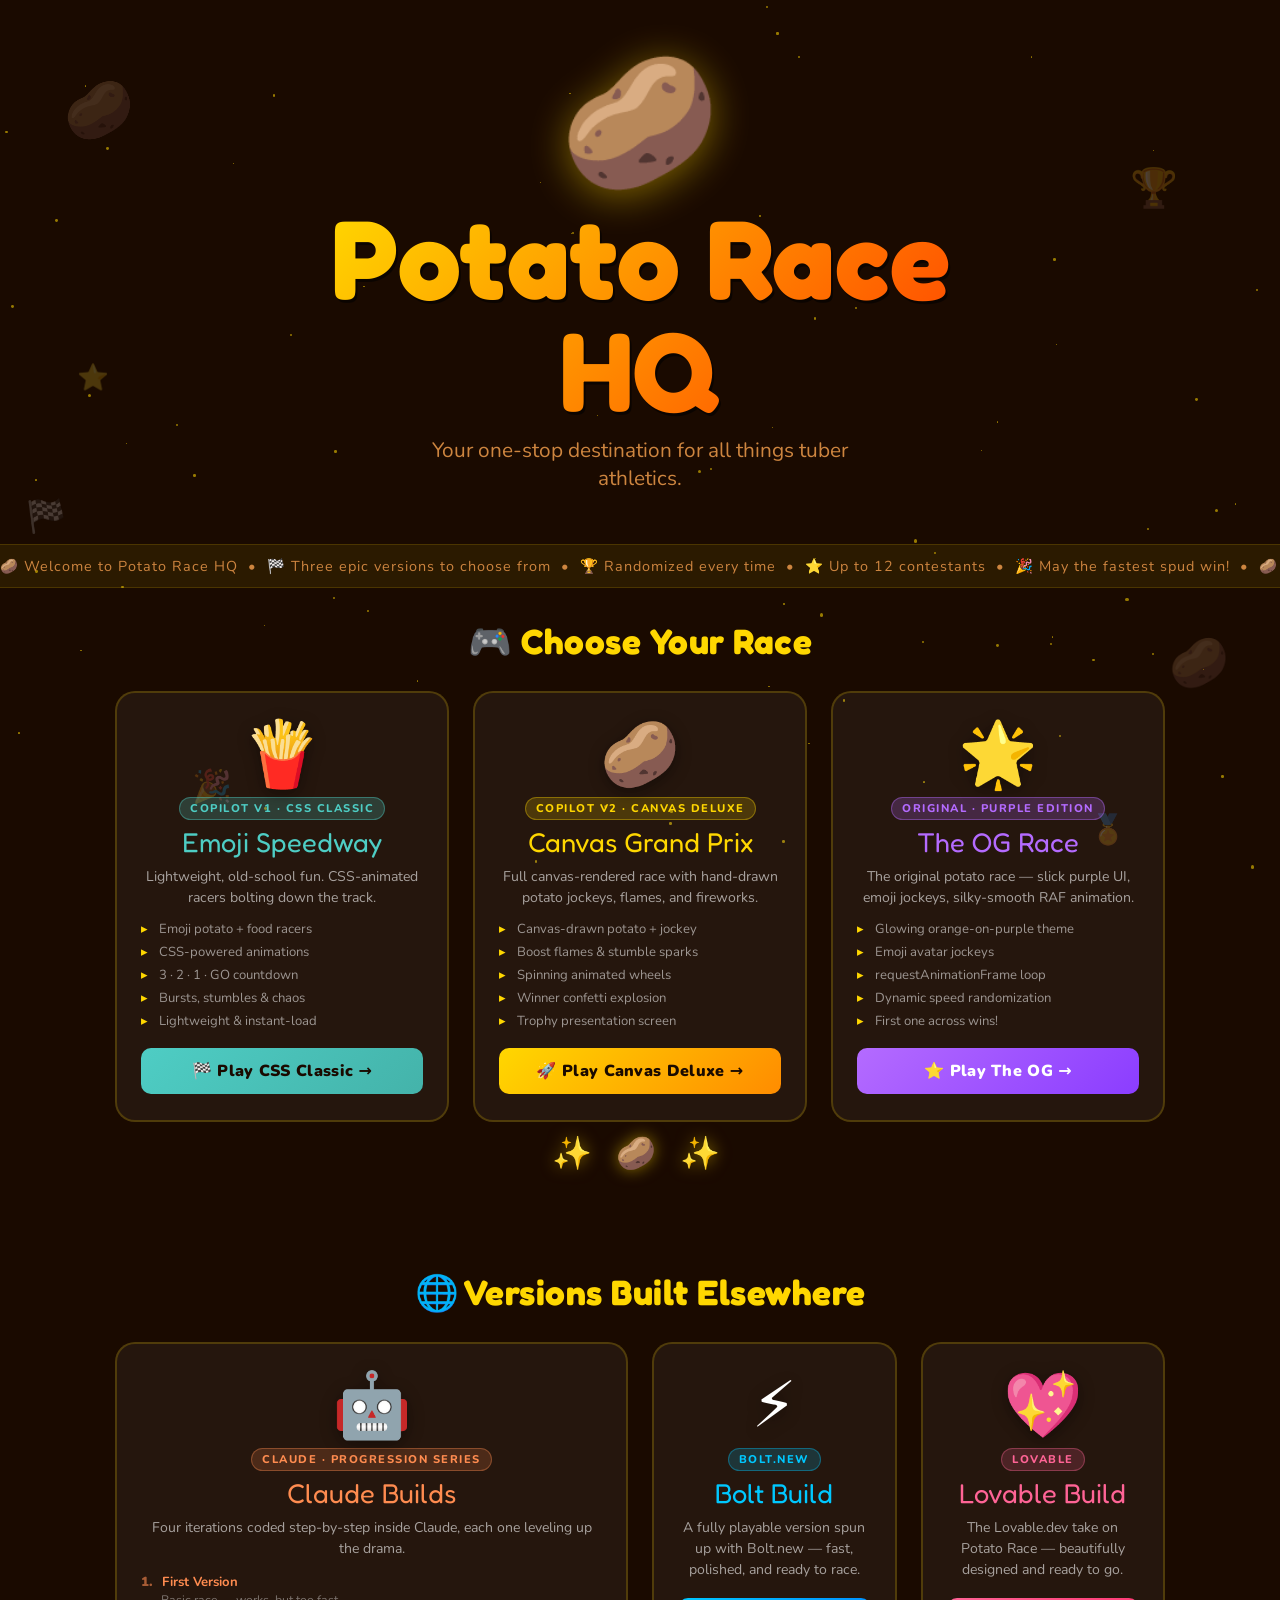
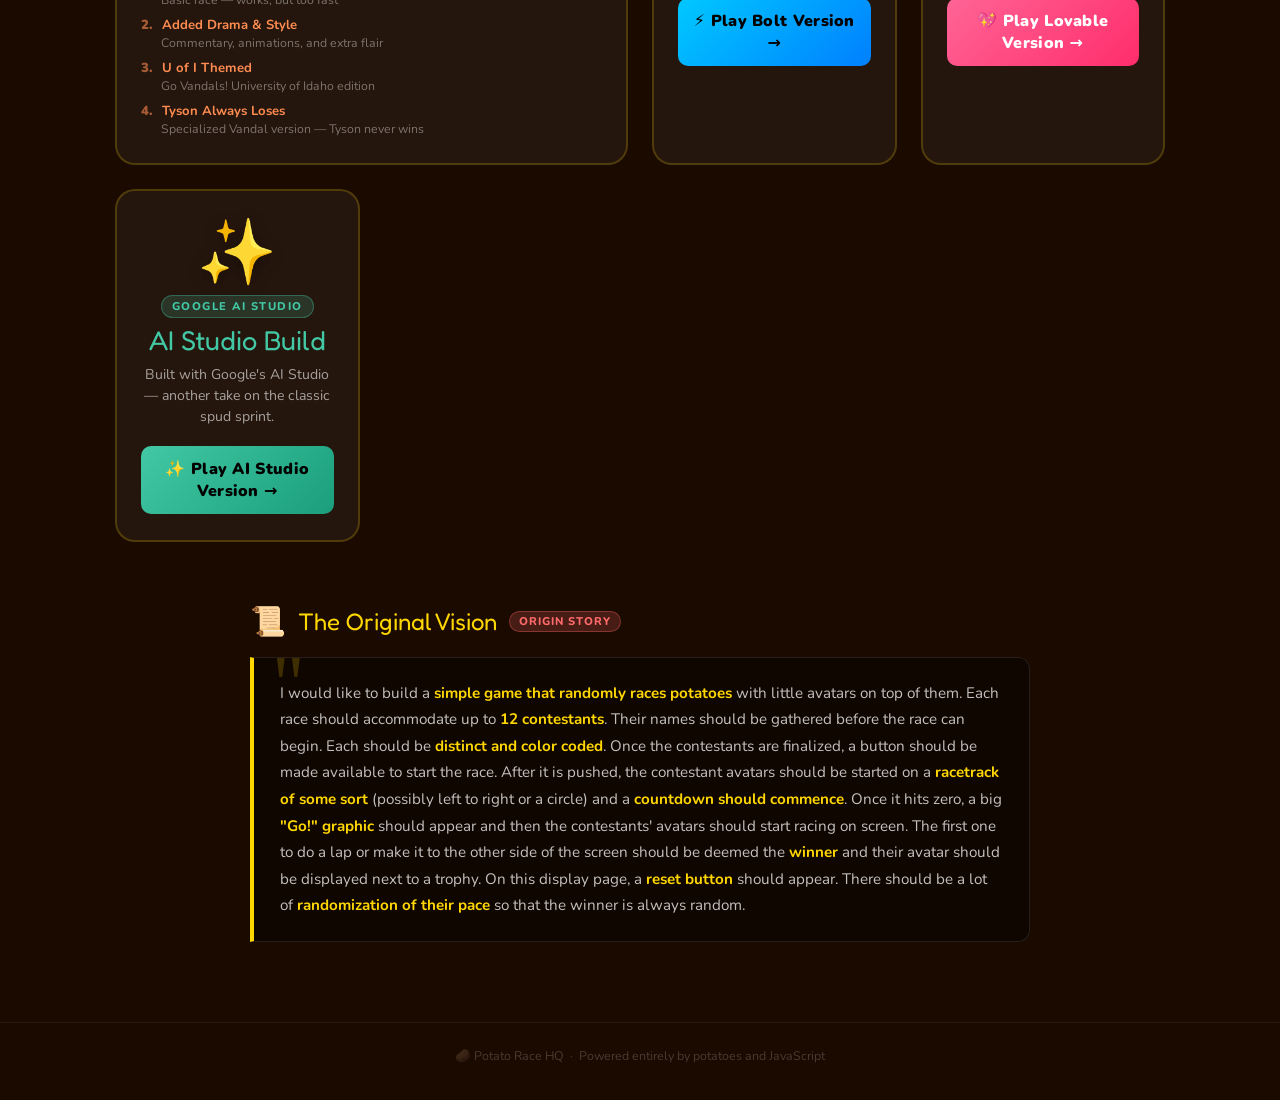
==== commit 9a13f039: "Add external versions section with Claude, Bolt, Lovable, and AI Studio cards Agent-Logs-Url: https:" ====
--- a/index.html
+++ b/index.html
@@ -373,6 +373,106 @@
       max-width: 80px;
       height: 1px;
       background: rgba(255,215,0,.18);
+    }
+
+    /* ── other versions section ── */
+    .other-section {
+      padding: 0 20px 60px;
+      display: flex;
+      flex-direction: column;
+      align-items: center;
+    }
+
+    .other-section .cards-heading {
+      margin-bottom: 28px;
+    }
+
+    .other-cards {
+      display: grid;
+      grid-template-columns: repeat(4, 1fr);
+      gap: 24px;
+      width: 100%;
+      max-width: 1050px;
+    }
+
+    .card-half { grid-column: span 2; }
+
+    /* Bolt — electric blue */
+    .card-bolt::before {
+      background: radial-gradient(ellipse at top left, rgba(0,200,255,.18), transparent 70%);
+    }
+    .card-bolt .card-version { background: rgba(0,200,255,.18); color: #00C8FF; border: 1px solid rgba(0,200,255,.35); }
+    .card-bolt .card-title   { color: #00C8FF; }
+    .card-bolt .card-play-btn { background: linear-gradient(135deg, #00C8FF, #0080FF); color: #000; }
+
+    /* Lovable — rose pink */
+    .card-lovable::before {
+      background: radial-gradient(ellipse at top right, rgba(255,100,150,.18), transparent 70%);
+    }
+    .card-lovable .card-version { background: rgba(255,100,150,.18); color: #FF6496; border: 1px solid rgba(255,100,150,.35); }
+    .card-lovable .card-title   { color: #FF6496; }
+    .card-lovable .card-play-btn { background: linear-gradient(135deg, #FF6496, #FF2D6B); color: #fff; }
+
+    /* AI Studio — sky teal */
+    .card-ai::before {
+      background: radial-gradient(ellipse at bottom left, rgba(66,200,164,.18), transparent 70%);
+    }
+    .card-ai .card-version { background: rgba(66,200,164,.18); color: #42C8A4; border: 1px solid rgba(66,200,164,.35); }
+    .card-ai .card-title   { color: #42C8A4; }
+    .card-ai .card-play-btn { background: linear-gradient(135deg, #42C8A4, #1A9E7C); color: #000; }
+
+    /* Claude — warm coral */
+    .card-claude::before {
+      background: radial-gradient(ellipse at top center, rgba(255,140,80,.18), transparent 70%);
+    }
+    .card-claude .card-version { background: rgba(255,140,80,.18); color: #FF8C50; border: 1px solid rgba(255,140,80,.35); }
+    .card-claude .card-title   { color: #FF8C50; }
+    .card-claude .card-play-btn { background: linear-gradient(135deg, #FF8C50, #E05A1A); color: #fff; }
+
+    /* Claude progression links */
+    .claude-links {
+      list-style: none;
+      margin-top: 14px;
+      text-align: left;
+      display: flex;
+      flex-direction: column;
+      gap: 8px;
+    }
+    .claude-links li {
+      font-size: .82rem;
+      color: rgba(255,255,255,.55);
+    }
+    .claude-links li a {
+      color: #FF8C50;
+      text-decoration: none;
+      font-weight: 700;
+      transition: color .2s;
+    }
+    .claude-links li a:hover { color: #FFB585; }
+    .claude-links .link-desc {
+      display: block;
+      font-size: .77rem;
+      color: rgba(255,255,255,.4);
+      margin-top: 1px;
+      padding-left: 20px;
+    }
+    .claude-links li::before {
+      content: none;
+    }
+    .step-num {
+      display: inline-block;
+      width: 18px;
+      font-weight: 900;
+      color: rgba(255,140,80,.6);
+    }
+
+    @media (max-width: 700px) {
+      .other-cards { grid-template-columns: 1fr 1fr; }
+      .card-half { grid-column: span 2; }
+    }
+    @media (max-width: 480px) {
+      .other-cards { grid-template-columns: 1fr; }
+      .card-half { grid-column: span 1; }
     }
   </style>
 </head>
@@ -472,6 +572,72 @@
     </div>
 
     <div class="sparkle-strip" aria-hidden="true">✨ 🥔 ✨</div>
+  </section>
+
+  <!-- OTHER VERSIONS -->
+  <section class="other-section">
+    <h2 class="cards-heading">🌐 Versions Built Elsewhere</h2>
+
+    <div class="other-cards">
+
+      <!-- Claude – half width -->
+      <div class="card card-claude card-half">
+        <div class="card-icon">🤖</div>
+        <span class="card-version">Claude · Progression Series</span>
+        <div class="card-title">Claude Builds</div>
+        <p class="card-desc">Four iterations coded step-by-step inside Claude, each one leveling up the drama.</p>
+        <ol class="claude-links">
+          <li>
+            <span class="step-num">1.</span>
+            <a href="https://claude.ai/public/artifacts/99cf0cbd-3654-4ddd-aff9-ce717df1ccc0" target="_blank" rel="noopener">First Version</a>
+            <span class="link-desc">Basic race — works, but too fast</span>
+          </li>
+          <li>
+            <span class="step-num">2.</span>
+            <a href="https://claude.ai/public/artifacts/cf07231e-2f9f-41f4-a355-27c4cbc00264" target="_blank" rel="noopener">Added Drama &amp; Style</a>
+            <span class="link-desc">Commentary, animations, and extra flair</span>
+          </li>
+          <li>
+            <span class="step-num">3.</span>
+            <a href="https://claude.ai/public/artifacts/dd1a63f9-4039-4f97-b04d-d031291b49ab" target="_blank" rel="noopener">U of I Themed</a>
+            <span class="link-desc">Go Vandals! University of Idaho edition</span>
+          </li>
+          <li>
+            <span class="step-num">4.</span>
+            <a href="https://claude.ai/public/artifacts/756589b7-2364-468b-a02a-d0a227b15137" target="_blank" rel="noopener">Tyson Always Loses</a>
+            <span class="link-desc">Specialized Vandal version — Tyson never wins</span>
+          </li>
+        </ol>
+      </div>
+
+      <!-- Bolt.new -->
+      <a class="card card-bolt" href="https://potato-race-game-oqz8.bolt.host/" target="_blank" rel="noopener">
+        <div class="card-icon">⚡</div>
+        <span class="card-version">Bolt.new</span>
+        <div class="card-title">Bolt Build</div>
+        <p class="card-desc">A fully playable version spun up with Bolt.new — fast, polished, and ready to race.</p>
+        <span class="card-play-btn">⚡ Play Bolt Version →</span>
+      </a>
+
+      <!-- Lovable -->
+      <a class="card card-lovable" href="https://potato-dash-champs.lovable.app/" target="_blank" rel="noopener">
+        <div class="card-icon">💖</div>
+        <span class="card-version">Lovable</span>
+        <div class="card-title">Lovable Build</div>
+        <p class="card-desc">The Lovable.dev take on Potato Race — beautifully designed and ready to go.</p>
+        <span class="card-play-btn">💖 Play Lovable Version →</span>
+      </a>
+
+      <!-- AI Studio -->
+      <a class="card card-ai" href="ai_studio_code.html">
+        <div class="card-icon">✨</div>
+        <span class="card-version">Google AI Studio</span>
+        <div class="card-title">AI Studio Build</div>
+        <p class="card-desc">Built with Google's AI Studio — another take on the classic spud sprint.</p>
+        <span class="card-play-btn">✨ Play AI Studio Version →</span>
+      </a>
+
+    </div>
   </section>
 
   <!-- ORIGINAL PROMPT -->
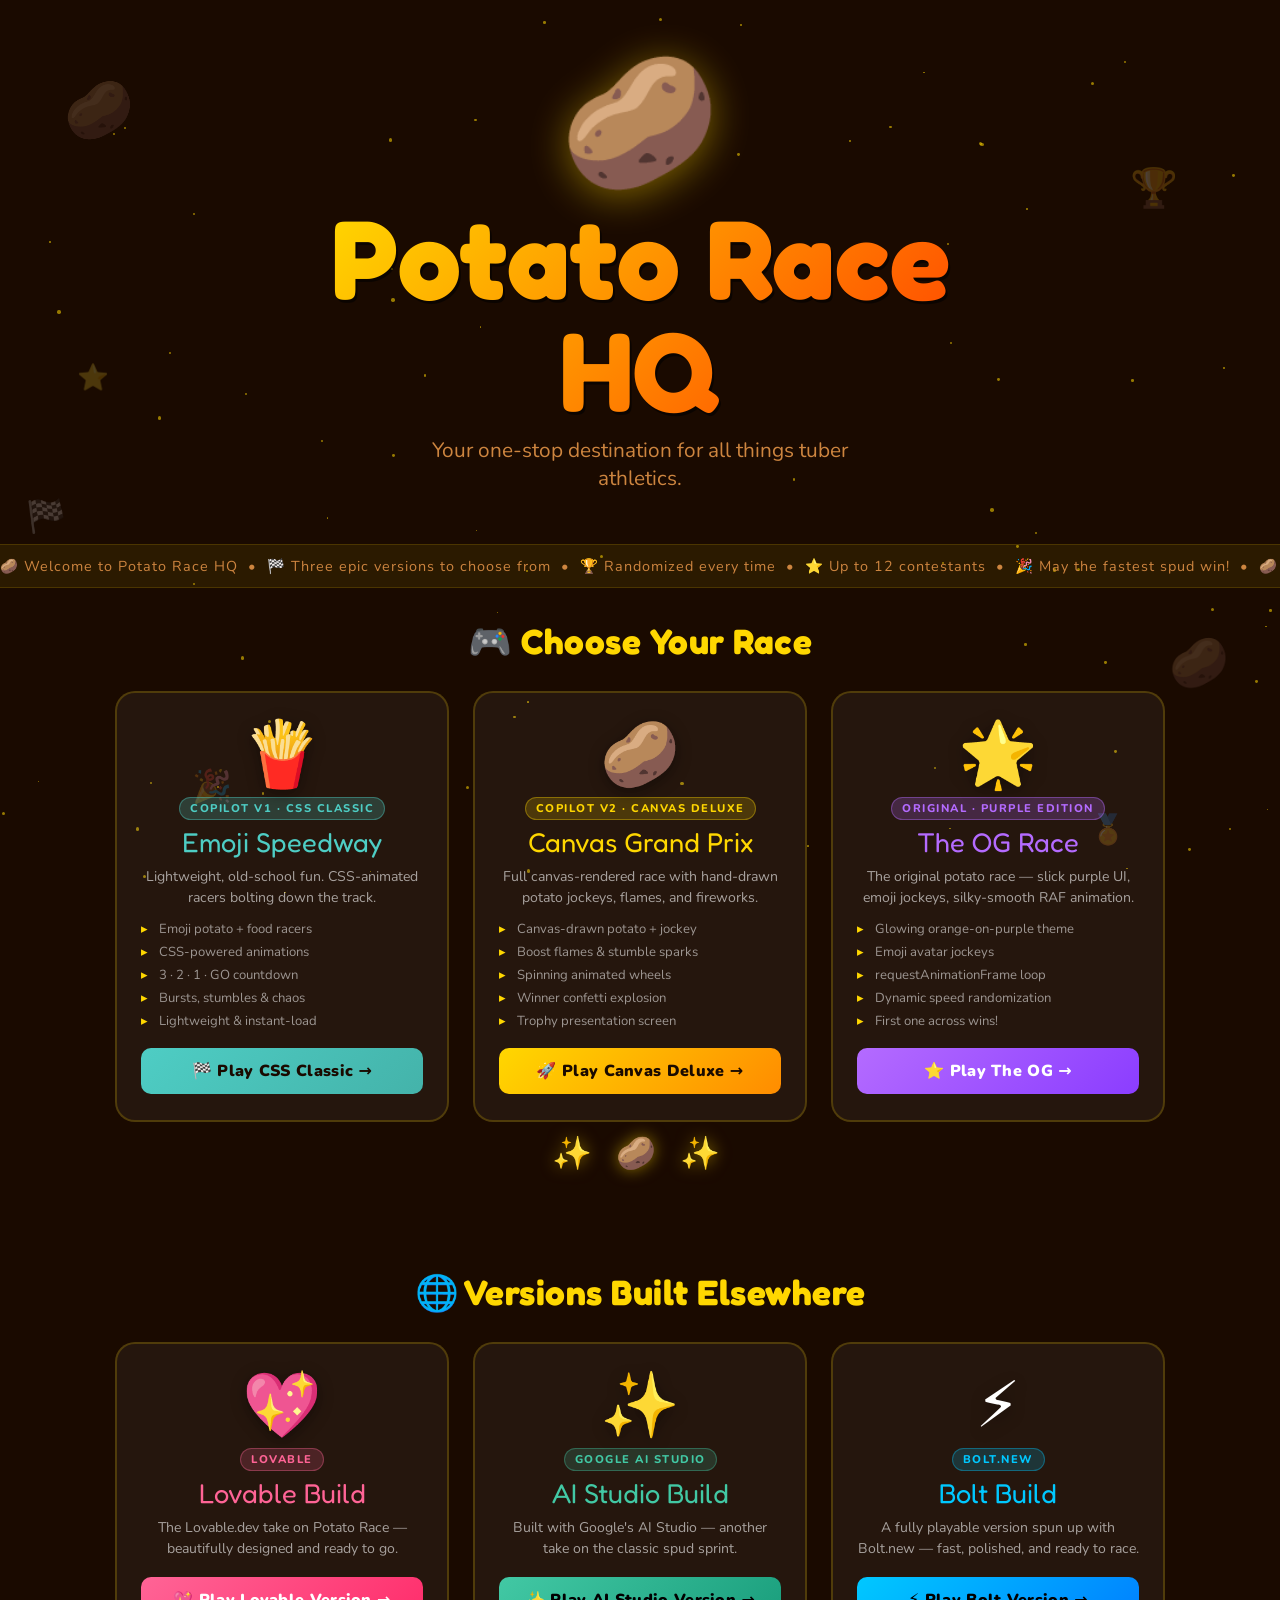
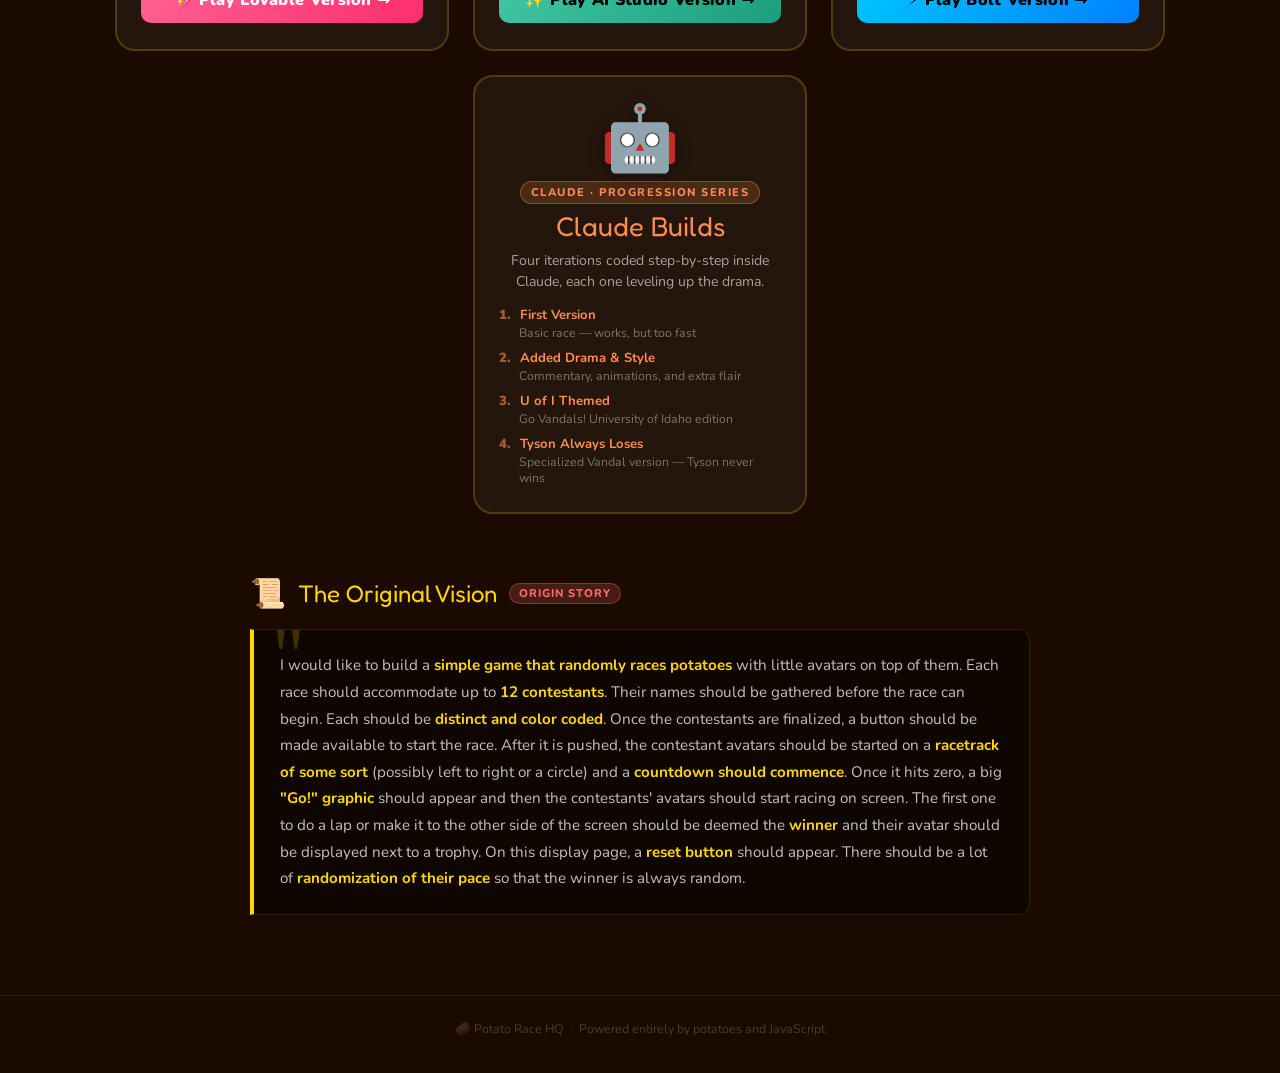
==== commit 47861401: "fix: Claude card links unblocked; reorder cards with Claude centered at bottom Agent-Logs-Url: https" ====
--- a/index.html
+++ b/index.html
@@ -177,6 +177,7 @@
       border-radius: inherit;
       opacity: 0;
       transition: opacity .3s;
+      pointer-events: none;
     }
     .card-v1::before {
       background: radial-gradient(ellipse at top left, rgba(78,205,196,.18), transparent 70%);
@@ -389,13 +390,13 @@
 
     .other-cards {
       display: grid;
-      grid-template-columns: repeat(4, 1fr);
+      grid-template-columns: repeat(3, 1fr);
       gap: 24px;
       width: 100%;
       max-width: 1050px;
     }
 
-    .card-half { grid-column: span 2; }
+    .card-claude { grid-column: 2 / 3; }
 
     /* Bolt — electric blue */
     .card-bolt::before {
@@ -468,11 +469,11 @@
 
     @media (max-width: 700px) {
       .other-cards { grid-template-columns: 1fr 1fr; }
-      .card-half { grid-column: span 2; }
+      .card-claude { grid-column: 1 / -1; }
     }
     @media (max-width: 480px) {
       .other-cards { grid-template-columns: 1fr; }
-      .card-half { grid-column: span 1; }
+      .card-claude { grid-column: auto; }
     }
   </style>
 </head>
@@ -580,8 +581,35 @@
 
     <div class="other-cards">
 
-      <!-- Claude – half width -->
-      <div class="card card-claude card-half">
+      <!-- Lovable -->
+      <a class="card card-lovable" href="https://potato-dash-champs.lovable.app/" target="_blank" rel="noopener">
+        <div class="card-icon">💖</div>
+        <span class="card-version">Lovable</span>
+        <div class="card-title">Lovable Build</div>
+        <p class="card-desc">The Lovable.dev take on Potato Race — beautifully designed and ready to go.</p>
+        <span class="card-play-btn">💖 Play Lovable Version →</span>
+      </a>
+
+      <!-- AI Studio -->
+      <a class="card card-ai" href="ai_studio_code.html">
+        <div class="card-icon">✨</div>
+        <span class="card-version">Google AI Studio</span>
+        <div class="card-title">AI Studio Build</div>
+        <p class="card-desc">Built with Google's AI Studio — another take on the classic spud sprint.</p>
+        <span class="card-play-btn">✨ Play AI Studio Version →</span>
+      </a>
+
+      <!-- Bolt.new -->
+      <a class="card card-bolt" href="https://potato-race-game-oqz8.bolt.host/" target="_blank" rel="noopener">
+        <div class="card-icon">⚡</div>
+        <span class="card-version">Bolt.new</span>
+        <div class="card-title">Bolt Build</div>
+        <p class="card-desc">A fully playable version spun up with Bolt.new — fast, polished, and ready to race.</p>
+        <span class="card-play-btn">⚡ Play Bolt Version →</span>
+      </a>
+
+      <!-- Claude – centered bottom -->
+      <div class="card card-claude">
         <div class="card-icon">🤖</div>
         <span class="card-version">Claude · Progression Series</span>
         <div class="card-title">Claude Builds</div>
@@ -610,33 +638,6 @@
         </ol>
       </div>
 
-      <!-- Bolt.new -->
-      <a class="card card-bolt" href="https://potato-race-game-oqz8.bolt.host/" target="_blank" rel="noopener">
-        <div class="card-icon">⚡</div>
-        <span class="card-version">Bolt.new</span>
-        <div class="card-title">Bolt Build</div>
-        <p class="card-desc">A fully playable version spun up with Bolt.new — fast, polished, and ready to race.</p>
-        <span class="card-play-btn">⚡ Play Bolt Version →</span>
-      </a>
-
-      <!-- Lovable -->
-      <a class="card card-lovable" href="https://potato-dash-champs.lovable.app/" target="_blank" rel="noopener">
-        <div class="card-icon">💖</div>
-        <span class="card-version">Lovable</span>
-        <div class="card-title">Lovable Build</div>
-        <p class="card-desc">The Lovable.dev take on Potato Race — beautifully designed and ready to go.</p>
-        <span class="card-play-btn">💖 Play Lovable Version →</span>
-      </a>
-
-      <!-- AI Studio -->
-      <a class="card card-ai" href="ai_studio_code.html">
-        <div class="card-icon">✨</div>
-        <span class="card-version">Google AI Studio</span>
-        <div class="card-title">AI Studio Build</div>
-        <p class="card-desc">Built with Google's AI Studio — another take on the classic spud sprint.</p>
-        <span class="card-play-btn">✨ Play AI Studio Version →</span>
-      </a>
-
     </div>
   </section>
 
